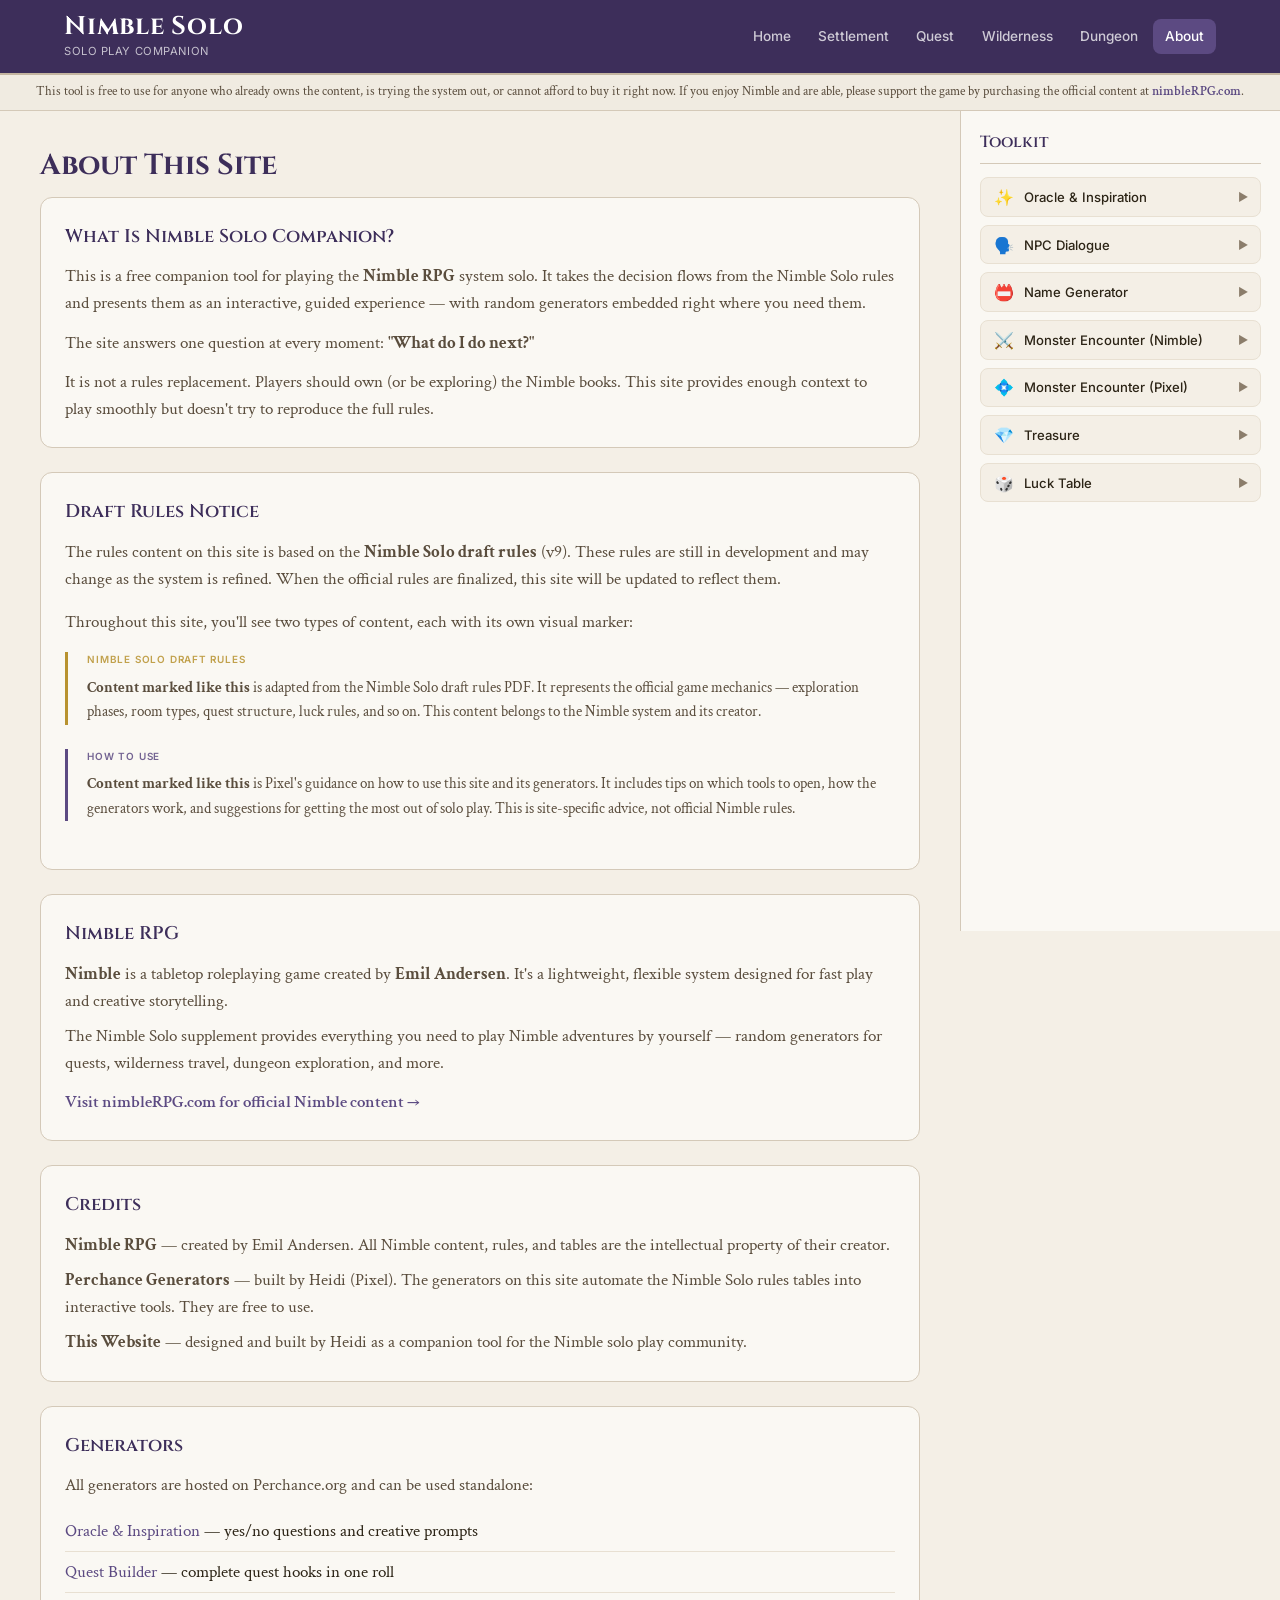
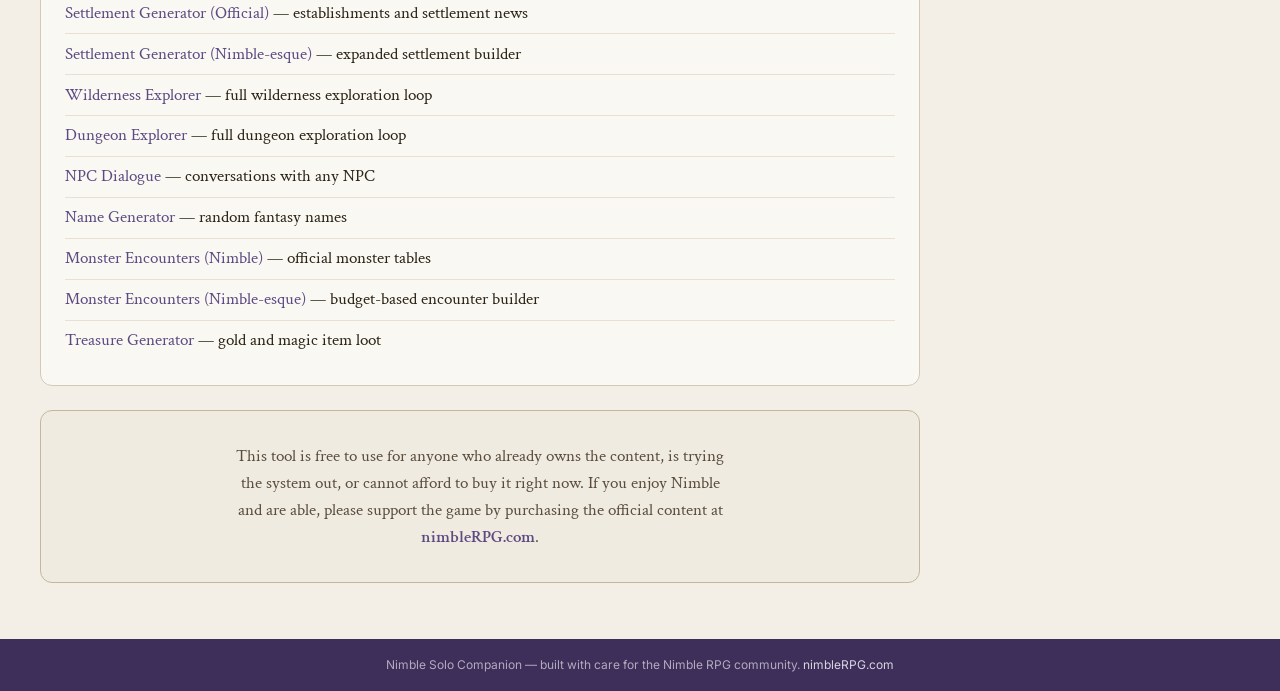
==== about.html @ 6b95a0fb "Add visual distinction between Nimble rules and tool tips Gold left border for content from the Nimb" ====
<!DOCTYPE html>
<html lang="en">
<head>
  <meta charset="UTF-8">
  <meta name="viewport" content="width=device-width, initial-scale=1.0">
  <title>About — Nimble Solo Companion</title>
  <link rel="stylesheet" href="css/styles.css">
</head>
<body>

<header class="site-header">
  <div class="header-inner">
    <div class="brand">
      <div class="brand-title">Nimble Solo</div>
      <div class="brand-subtitle">Solo Play Companion</div>
    </div>
    <button class="nav-toggle" aria-label="Toggle navigation">☰</button>
    <nav class="main-nav">
      <a href="index.html">Home</a>
      <a href="settlement.html">Settlement</a>
      <a href="quest.html">Quest</a>
      <a href="wilderness.html">Wilderness</a>
      <a href="dungeon.html">Dungeon</a>
      <a href="about.html">About</a>
    </nav>
  </div>
</header>

<div class="attribution-bar"></div>

<div class="page-layout">
  <main class="page-content">

    <h1 class="page-title">About This Site</h1>

    <div class="card">
      <h2 class="card-title">What Is Nimble Solo Companion?</h2>
      <p style="color:var(--text-secondary); margin-bottom:0.75rem;">This is a free companion tool for playing the <strong>Nimble RPG</strong> system solo. It takes the decision flows from the Nimble Solo rules and presents them as an interactive, guided experience — with random generators embedded right where you need them.</p>
      <p style="color:var(--text-secondary); margin-bottom:0.75rem;">The site answers one question at every moment: <strong>"What do I do next?"</strong></p>
      <p style="color:var(--text-secondary);">It is not a rules replacement. Players should own (or be exploring) the Nimble books. This site provides enough context to play smoothly but doesn't try to reproduce the full rules.</p>
    </div>

    <div class="card">
      <h2 class="card-title">Draft Rules Notice</h2>
      <p style="color:var(--text-secondary); margin-bottom:1rem;">The rules content on this site is based on the <strong>Nimble Solo draft rules</strong> (v9). These rules are still in development and may change as the system is refined. When the official rules are finalized, this site will be updated to reflect them.</p>
      <p style="color:var(--text-secondary); margin-bottom:1rem;">Throughout this site, you'll see two types of content, each with its own visual marker:</p>

      <div class="nimble-rules">
        <p><strong>Content marked like this</strong> is adapted from the Nimble Solo draft rules PDF. It represents the official game mechanics — exploration phases, room types, quest structure, luck rules, and so on. This content belongs to the Nimble system and its creator.</p>
      </div>

      <div class="tool-tips">
        <p><strong>Content marked like this</strong> is Pixel's guidance on how to use this site and its generators. It includes tips on which tools to open, how the generators work, and suggestions for getting the most out of solo play. This is site-specific advice, not official Nimble rules.</p>
      </div>
    </div>

    <div class="card">
      <h2 class="card-title">Nimble RPG</h2>
      <p style="color:var(--text-secondary); margin-bottom:0.5rem;"><strong>Nimble</strong> is a tabletop roleplaying game created by <strong>Emil Andersen</strong>. It's a lightweight, flexible system designed for fast play and creative storytelling.</p>
      <p style="color:var(--text-secondary); margin-bottom:0.5rem;">The Nimble Solo supplement provides everything you need to play Nimble adventures by yourself — random generators for quests, wilderness travel, dungeon exploration, and more.</p>
      <p style="margin-top:0.75rem;">
        <a href="http://nimblerpg.com/" target="_blank" style="font-weight:600; font-size:1.05rem;">Visit nimbleRPG.com for official Nimble content →</a>
      </p>
    </div>

    <div class="card">
      <h2 class="card-title">Credits</h2>
      <p style="color:var(--text-secondary); margin-bottom:0.5rem;"><strong>Nimble RPG</strong> — created by Emil Andersen. All Nimble content, rules, and tables are the intellectual property of their creator.</p>
      <p style="color:var(--text-secondary); margin-bottom:0.5rem;"><strong>Perchance Generators</strong> — built by Heidi (Pixel). The generators on this site automate the Nimble Solo rules tables into interactive tools. They are free to use.</p>
      <p style="color:var(--text-secondary);"><strong>This Website</strong> — designed and built by Heidi as a companion tool for the Nimble solo play community.</p>
    </div>

    <div class="card">
      <h2 class="card-title">Generators</h2>
      <p style="color:var(--text-secondary); margin-bottom:0.75rem;">All generators are hosted on Perchance.org and can be used standalone:</p>
      <ul class="about-link-list">
        <li><a href="https://perchance.org/nimble-oracle-basic" target="_blank">Oracle & Inspiration</a> — yes/no questions and creative prompts</li>
        <li><a href="https://perchance.org/nimble-quests" target="_blank">Quest Builder</a> — complete quest hooks in one roll</li>
        <li><a href="https://perchance.org/nimble-settlements" target="_blank">Settlement Generator (Official)</a> — establishments and settlement news</li>
        <li><a href="https://perchance.org/nimbleesque-settlements" target="_blank">Settlement Generator (Nimble-esque)</a> — expanded settlement builder</li>
        <li><a href="https://perchance.org/nimble-wilderness-exploration" target="_blank">Wilderness Explorer</a> — full wilderness exploration loop</li>
        <li><a href="https://perchance.org/nimble-dungeon-exploration" target="_blank">Dungeon Explorer</a> — full dungeon exploration loop</li>
        <li><a href="https://perchance.org/nimble-npc-dialogues" target="_blank">NPC Dialogue</a> — conversations with any NPC</li>
        <li><a href="https://perchance.org/nimble-names" target="_blank">Name Generator</a> — random fantasy names</li>
        <li><a href="https://perchance.org/nimble-monster-encounters" target="_blank">Monster Encounters (Nimble)</a> — official monster tables</li>
        <li><a href="https://perchance.org/nimbleesque-monster-encounters" target="_blank">Monster Encounters (Nimble-esque)</a> — budget-based encounter builder</li>
        <li><a href="https://perchance.org/nimblesque-treasures" target="_blank">Treasure Generator</a> — gold and magic item loot</li>
      </ul>
    </div>

    <div class="card" style="background:var(--bg-inset); border-color:var(--border-ornament); text-align:center; padding:2rem;">
      <p style="font-size:1.05rem; color:var(--text-secondary); max-width:500px; margin:0 auto;">
        This tool is free to use for anyone who already owns the content, is trying the system out, or cannot afford to buy it right now. If you enjoy Nimble and are able, please support the game by purchasing the official content at <a href="http://nimblerpg.com/" target="_blank" style="font-weight:600;">nimbleRPG.com</a>.
      </p>
    </div>

  </main>

  <aside class="sidebar" id="sidebar-mount"></aside>
</div>

<div class="sidebar-overlay"></div>
<button class="sidebar-mobile-toggle" aria-label="Open toolkit">🧰</button>

<footer class="site-footer">
  Nimble Solo Companion — built with care for the Nimble RPG community.
  <a href="http://nimblerpg.com/" target="_blank">nimbleRPG.com</a>
</footer>

<script src="js/components.js"></script>
<script src="js/sidebar.js"></script>
<script src="js/nav.js"></script>
</body>
</html>
---- css/styles.css ----
@import url('https://fonts.googleapis.com/css2?family=Cinzel:wght@400;600;700&family=Crimson+Text:ital,wght@0,400;0,600;0,700;1,400&family=Inter:wght@400;500;600&display=swap');

:root {
  --bg-page: #f4efe6;
  --bg-card: #faf8f3;
  --bg-inset: #f0ebe1;
  --bg-hover: #ffffff;

  --accent-header: #3d2e5a;
  --accent-nav: #5c4a82;
  --accent-nav-hover: #7d6ea8;

  --border-panel: #d4c9b8;
  --border-ornament: #c4b5a0;
  --border-subtle: #e8e0d2;

  --text-primary: #2c2416;
  --text-secondary: #5a4d3d;
  --text-tertiary: #8b7d6b;

  --color-wilderness: #4a7c59;
  --color-dungeon: #6b6b7b;
  --color-settlement: #b8922f;
  --color-quest: #8b5e3c;
  --color-home: #3d2e5a;

  --radius: 8px;
  --radius-lg: 12px;
  --sidebar-width: 320px;
}

* { margin: 0; padding: 0; box-sizing: border-box; }

body {
  background: var(--bg-page) url('../img/parchment.jpg');
  background-size: 900px auto;
  background-repeat: repeat;
  background-attachment: fixed;
  background-blend-mode: multiply;
  color: var(--text-primary);
  font-family: 'Crimson Text', Georgia, serif;
  font-size: 17px;
  line-height: 1.6;
  min-height: 100vh;
}

::-webkit-scrollbar { width: 8px; height: 8px; }
::-webkit-scrollbar-track { background: var(--bg-inset); }
::-webkit-scrollbar-thumb { background: var(--border-panel); border-radius: 4px; }
::-webkit-scrollbar-thumb:hover { background: var(--border-ornament); }

a { color: var(--accent-nav); text-decoration: none; }
a:hover { color: var(--accent-nav-hover); text-decoration: underline; }

/* ── SITE HEADER ── */
.site-header {
  background: var(--accent-header);
  border-bottom: 2px solid var(--border-ornament);
  position: sticky;
  top: 0;
  z-index: 100;
}

.header-inner {
  max-width: 1200px;
  margin: 0 auto;
  padding: 0.8rem 1.5rem;
  display: flex;
  align-items: center;
  justify-content: space-between;
  gap: 1rem;
}

.brand {
  display: flex;
  flex-direction: column;
  gap: 0.1rem;
}

.brand-title {
  font-family: 'Cinzel', serif;
  font-size: 1.6rem;
  font-weight: 700;
  color: #fff;
  letter-spacing: 0.03em;
  line-height: 1.1;
}

.brand-subtitle {
  font-family: 'Inter', sans-serif;
  font-size: 0.7rem;
  color: rgba(255,255,255,0.7);
  letter-spacing: 0.05em;
  text-transform: uppercase;
}

/* ── NAVIGATION ── */
.main-nav { display: flex; align-items: center; gap: 0.2rem; }

.main-nav a {
  font-family: 'Inter', sans-serif;
  font-size: 0.85rem;
  font-weight: 500;
  color: rgba(255,255,255,0.75);
  padding: 0.4rem 0.75rem;
  border-radius: var(--radius);
  transition: all 0.2s;
  text-decoration: none;
}

.main-nav a:hover {
  color: #fff;
  background: rgba(255,255,255,0.1);
  text-decoration: none;
}

.main-nav a.active {
  color: #fff;
  background: var(--accent-nav);
}

.nav-toggle {
  display: none;
  background: none;
  border: none;
  color: #fff;
  font-size: 1.5rem;
  cursor: pointer;
  padding: 0.3rem;
}

/* ── ATTRIBUTION BAR ── */
.attribution-bar {
  background: var(--bg-inset);
  border-bottom: 1px solid var(--border-panel);
  padding: 0.5rem 1.5rem;
  text-align: center;
  font-size: 0.82rem;
  color: var(--text-secondary);
  line-height: 1.4;
}

.attribution-bar a {
  color: var(--accent-nav);
  font-weight: 600;
}

/* ── MAIN LAYOUT ── */
.page-layout {
  display: flex;
  max-width: 1400px;
  margin: 0 auto;
  min-height: calc(100vh - 120px);
}

.page-content {
  flex: 1;
  padding: 2rem 2.5rem;
  min-width: 0;
}

/* ── SIDEBAR ── */
.sidebar {
  width: var(--sidebar-width);
  background: var(--bg-card);
  border-left: 1px solid var(--border-panel);
  padding: 1.2rem;
  position: sticky;
  top: 80px;
  height: calc(100vh - 80px);
  overflow-y: auto;
  flex-shrink: 0;
}

.sidebar-title {
  font-family: 'Cinzel', serif;
  font-size: 1rem;
  font-weight: 600;
  color: var(--accent-header);
  margin-bottom: 0.8rem;
  padding-bottom: 0.5rem;
  border-bottom: 1px solid var(--border-panel);
}

.sidebar-tool {
  border: 1px solid var(--border-subtle);
  border-radius: var(--radius);
  margin-bottom: 0.5rem;
  background: var(--bg-page);
  overflow: hidden;
  transition: border-color 0.2s;
}

.sidebar-tool:hover {
  border-color: var(--border-ornament);
}

.sidebar-tool-btn {
  width: 100%;
  display: flex;
  align-items: center;
  gap: 0.5rem;
  padding: 0.55rem 0.75rem;
  background: none;
  border: none;
  cursor: pointer;
  font-family: 'Inter', sans-serif;
  font-size: 0.82rem;
  font-weight: 500;
  color: var(--text-primary);
  text-align: left;
  transition: background 0.15s;
}

.sidebar-tool-btn:hover {
  background: var(--bg-inset);
}

.sidebar-tool-btn .tool-icon {
  font-size: 1rem;
  width: 1.4rem;
  text-align: center;
  flex-shrink: 0;
}

.sidebar-tool-btn .tool-chevron {
  margin-left: auto;
  font-size: 0.7rem;
  color: var(--text-tertiary);
  transition: transform 0.2s;
}

.sidebar-tool.open .tool-chevron {
  transform: rotate(90deg);
}

.sidebar-tool-panel {
  display: none;
  border-top: 1px solid var(--border-subtle);
}

.sidebar-tool.open .sidebar-tool-panel {
  display: block;
}

.sidebar-tool-panel iframe {
  width: 100%;
  height: 420px;
  border: none;
}

.sidebar-tool-panel .luck-table {
  padding: 0.75rem;
  font-size: 0.85rem;
}

.luck-table table {
  width: 100%;
  border-collapse: collapse;
  margin-top: 0.5rem;
}

.luck-table th, .luck-table td {
  padding: 0.3rem 0.5rem;
  border: 1px solid var(--border-panel);
  text-align: left;
  font-size: 0.82rem;
}

.luck-table th {
  background: var(--bg-inset);
  font-family: 'Inter', sans-serif;
  font-weight: 600;
  font-size: 0.75rem;
  text-transform: uppercase;
  letter-spacing: 0.03em;
}

/* ── SIDEBAR TOGGLE (mobile) ── */
.sidebar-mobile-toggle {
  display: none;
  position: fixed;
  bottom: 1.2rem;
  right: 1.2rem;
  z-index: 200;
  background: var(--accent-header);
  color: #fff;
  border: none;
  border-radius: 50%;
  width: 50px;
  height: 50px;
  font-size: 1.3rem;
  cursor: pointer;
  box-shadow: 0 3px 12px rgba(0,0,0,0.25);
}

/* ── PAGE TITLES ── */
.page-title {
  font-family: 'Cinzel', serif;
  font-size: 1.8rem;
  font-weight: 700;
  color: var(--accent-header);
  margin-bottom: 0.5rem;
}

.page-subtitle {
  font-size: 1rem;
  color: var(--text-secondary);
  margin-bottom: 1.5rem;
}

/* ── CONTENT CARDS ── */
.card {
  background: var(--bg-card);
  border: 1px solid var(--border-panel);
  border-radius: var(--radius-lg);
  padding: 1.5rem;
  margin-bottom: 1.5rem;
}

.card-title {
  font-family: 'Cinzel', serif;
  font-size: 1.15rem;
  font-weight: 600;
  color: var(--accent-header);
  margin-bottom: 0.75rem;
}

.card-subtitle {
  font-family: 'Inter', sans-serif;
  font-size: 0.75rem;
  font-weight: 600;
  text-transform: uppercase;
  letter-spacing: 0.05em;
  color: var(--text-tertiary);
  margin-bottom: 0.5rem;
}

/* ── GENERATOR EMBEDS ── */
.generator-embed {
  background: var(--bg-card);
  border: 1px solid var(--border-panel);
  border-radius: var(--radius-lg);
  overflow: hidden;
  margin-bottom: 1.5rem;
}

.generator-embed-header {
  display: flex;
  align-items: center;
  justify-content: space-between;
  padding: 0.75rem 1rem;
  background: var(--bg-inset);
  border-bottom: 1px solid var(--border-subtle);
}

.generator-embed-title {
  font-family: 'Inter', sans-serif;
  font-size: 0.85rem;
  font-weight: 600;
  color: var(--text-primary);
}

.generator-embed-link {
  font-family: 'Inter', sans-serif;
  font-size: 0.72rem;
  color: var(--text-tertiary);
}

.generator-embed iframe {
  width: 100%;
  height: 500px;
  border: none;
}

/* ── GENERATOR TABS ── */
.generator-tabs {
  display: flex;
  gap: 0;
  margin-bottom: 0;
}

.generator-tab {
  font-family: 'Inter', sans-serif;
  font-size: 0.82rem;
  font-weight: 500;
  padding: 0.6rem 1.2rem;
  background: var(--bg-inset);
  border: 1px solid var(--border-panel);
  border-bottom: none;
  border-radius: var(--radius) var(--radius) 0 0;
  cursor: pointer;
  color: var(--text-secondary);
  transition: all 0.15s;
}

.generator-tab:hover {
  background: var(--bg-card);
}

.generator-tab.active {
  background: var(--bg-card);
  color: var(--text-primary);
  font-weight: 600;
  border-bottom: 1px solid var(--bg-card);
  margin-bottom: -1px;
  position: relative;
  z-index: 1;
}

.generator-tab-content {
  display: none;
}

.generator-tab-content.active {
  display: block;
}

/* ── FLOW DIAGRAM (Home page) ── */
.flow-diagram {
  display: flex;
  flex-direction: column;
  align-items: center;
  gap: 0;
  padding: 1.5rem 0;
}

.flow-node {
  display: flex;
  align-items: center;
  justify-content: center;
  text-align: center;
  padding: 0.9rem 1.5rem;
  border-radius: var(--radius-lg);
  font-family: 'Inter', sans-serif;
  font-size: 0.9rem;
  font-weight: 600;
  min-width: 220px;
  max-width: 280px;
  transition: transform 0.15s, box-shadow 0.15s;
  position: relative;
}

.flow-node.clickable {
  cursor: pointer;
  text-decoration: none;
  color: #fff;
}

.flow-node.clickable:hover {
  transform: translateY(-2px);
  box-shadow: 0 4px 16px rgba(0,0,0,0.15);
  text-decoration: none;
}

.flow-node.info {
  background: var(--bg-card);
  border: 2px dashed var(--border-ornament);
  color: var(--text-secondary);
  cursor: default;
}

.flow-node.settlement { background: var(--color-settlement); }
.flow-node.quest { background: var(--color-quest); }
.flow-node.wilderness { background: var(--color-wilderness); }
.flow-node.dungeon { background: var(--color-dungeon); }
.flow-node.home { background: var(--accent-header); color: #fff; }

.flow-arrow {
  display: flex;
  flex-direction: column;
  align-items: center;
  color: var(--border-ornament);
  font-size: 1.2rem;
  padding: 0.3rem 0;
  line-height: 1;
}

.flow-arrow::after {
  content: '\25BC';
}

.flow-loop-label {
  font-family: 'Inter', sans-serif;
  font-size: 0.72rem;
  font-weight: 500;
  color: var(--text-tertiary);
  text-transform: uppercase;
  letter-spacing: 0.06em;
  padding: 0.3rem 0.8rem;
  background: var(--bg-inset);
  border-radius: 20px;
  border: 1px solid var(--border-subtle);
}

/* ── INFORMATIONAL FLOWCHART (SVG) ── */
.info-flowchart {
  background: var(--bg-card);
  border: 1px solid var(--border-panel);
  border-radius: var(--radius-lg);
  padding: 1.5rem;
  margin-bottom: 1.5rem;
  overflow-x: auto;
}

.info-flowchart svg {
  max-width: 100%;
  height: auto;
}

/* ── CONTENT TYPE: NIMBLE DRAFT RULES ── */
.nimble-rules {
  border-left: 3px solid var(--color-settlement);
  padding-left: 1.2rem;
  margin-bottom: 1.5rem;
  position: relative;
}

.nimble-rules::before {
  content: 'NIMBLE SOLO DRAFT RULES';
  display: block;
  font-family: 'Inter', sans-serif;
  font-size: 0.62rem;
  font-weight: 600;
  text-transform: uppercase;
  letter-spacing: 0.08em;
  color: var(--color-settlement);
  margin-bottom: 0.5rem;
  opacity: 0.85;
}

.nimble-rules h3 {
  font-family: 'Cinzel', serif;
  font-size: 1rem;
  font-weight: 600;
  color: var(--text-primary);
  margin-bottom: 0.5rem;
}

.nimble-rules p, .nimble-rules li {
  font-size: 0.95rem;
  color: var(--text-secondary);
  margin-bottom: 0.4rem;
}

.nimble-rules ul {
  padding-left: 1.3rem;
}

/* ── CONTENT TYPE: TOOL TIPS (Pixel's guidance) ── */
.tool-tips {
  border-left: 3px solid var(--accent-nav);
  padding-left: 1.2rem;
  margin-bottom: 1.5rem;
  position: relative;
}

.tool-tips::before {
  content: 'HOW TO USE';
  display: block;
  font-family: 'Inter', sans-serif;
  font-size: 0.62rem;
  font-weight: 600;
  text-transform: uppercase;
  letter-spacing: 0.08em;
  color: var(--accent-nav);
  margin-bottom: 0.5rem;
  opacity: 0.85;
}

.tool-tips h3 {
  font-family: 'Cinzel', serif;
  font-size: 1rem;
  font-weight: 600;
  color: var(--text-primary);
  margin-bottom: 0.5rem;
}

.tool-tips p, .tool-tips li {
  font-size: 0.95rem;
  color: var(--text-secondary);
  margin-bottom: 0.4rem;
}

.tool-tips ul {
  padding-left: 1.3rem;
}

/* ── LEGACY (keep for any unstyled sections) ── */
.rules-section {
  margin-bottom: 1.5rem;
}

.rules-section h3 {
  font-family: 'Cinzel', serif;
  font-size: 1rem;
  font-weight: 600;
  color: var(--text-primary);
  margin-bottom: 0.5rem;
}

.rules-section p, .rules-section li {
  font-size: 0.95rem;
  color: var(--text-secondary);
  margin-bottom: 0.4rem;
}

.rules-section ul {
  padding-left: 1.3rem;
}

/* ── TIPS LIST ── */
.tip-item {
  display: flex;
  gap: 0.75rem;
  padding: 0.6rem 0;
  border-bottom: 1px solid var(--border-subtle);
}

.tip-item:last-child { border-bottom: none; }

.tip-icon {
  font-size: 1.1rem;
  flex-shrink: 0;
  padding-top: 0.1rem;
}

.tip-content strong {
  font-weight: 700;
  color: var(--text-primary);
}

.tip-content {
  color: var(--text-secondary);
  font-size: 0.95rem;
}

/* ── ABOUT PAGE ── */
.about-link-list {
  list-style: none;
  padding: 0;
}

.about-link-list li {
  padding: 0.4rem 0;
  border-bottom: 1px solid var(--border-subtle);
}

.about-link-list li:last-child { border-bottom: none; }

/* ── FOOTER ── */
.site-footer {
  background: var(--accent-header);
  color: rgba(255,255,255,0.6);
  text-align: center;
  padding: 1rem 1.5rem;
  font-family: 'Inter', sans-serif;
  font-size: 0.75rem;
}

.site-footer a {
  color: rgba(255,255,255,0.8);
}

/* ── RESPONSIVE ── */
@media (max-width: 900px) {
  .sidebar {
    display: none;
    position: fixed;
    top: 0;
    right: 0;
    height: 100vh;
    z-index: 300;
    box-shadow: -4px 0 20px rgba(0,0,0,0.15);
    width: 300px;
  }

  .sidebar.open {
    display: block;
  }

  .sidebar-mobile-toggle {
    display: flex;
    align-items: center;
    justify-content: center;
  }

  .sidebar-overlay {
    display: none;
    position: fixed;
    inset: 0;
    background: rgba(0,0,0,0.3);
    z-index: 250;
  }

  .sidebar-overlay.open {
    display: block;
  }

  .page-content {
    padding: 1.5rem 1rem;
  }
}

@media (max-width: 650px) {
  .header-inner {
    flex-wrap: wrap;
  }

  .main-nav {
    display: none;
    width: 100%;
    flex-direction: column;
    gap: 0.2rem;
    padding-top: 0.5rem;
  }

  .main-nav.open {
    display: flex;
  }

  .nav-toggle {
    display: block;
  }

  .brand-title {
    font-size: 1.3rem;
  }

  .page-title {
    font-size: 1.4rem;
  }

  .flow-node {
    min-width: 180px;
    font-size: 0.82rem;
    padding: 0.7rem 1rem;
  }

  .generator-embed iframe {
    height: 400px;
  }

  .generator-tabs {
    flex-wrap: wrap;
  }
}
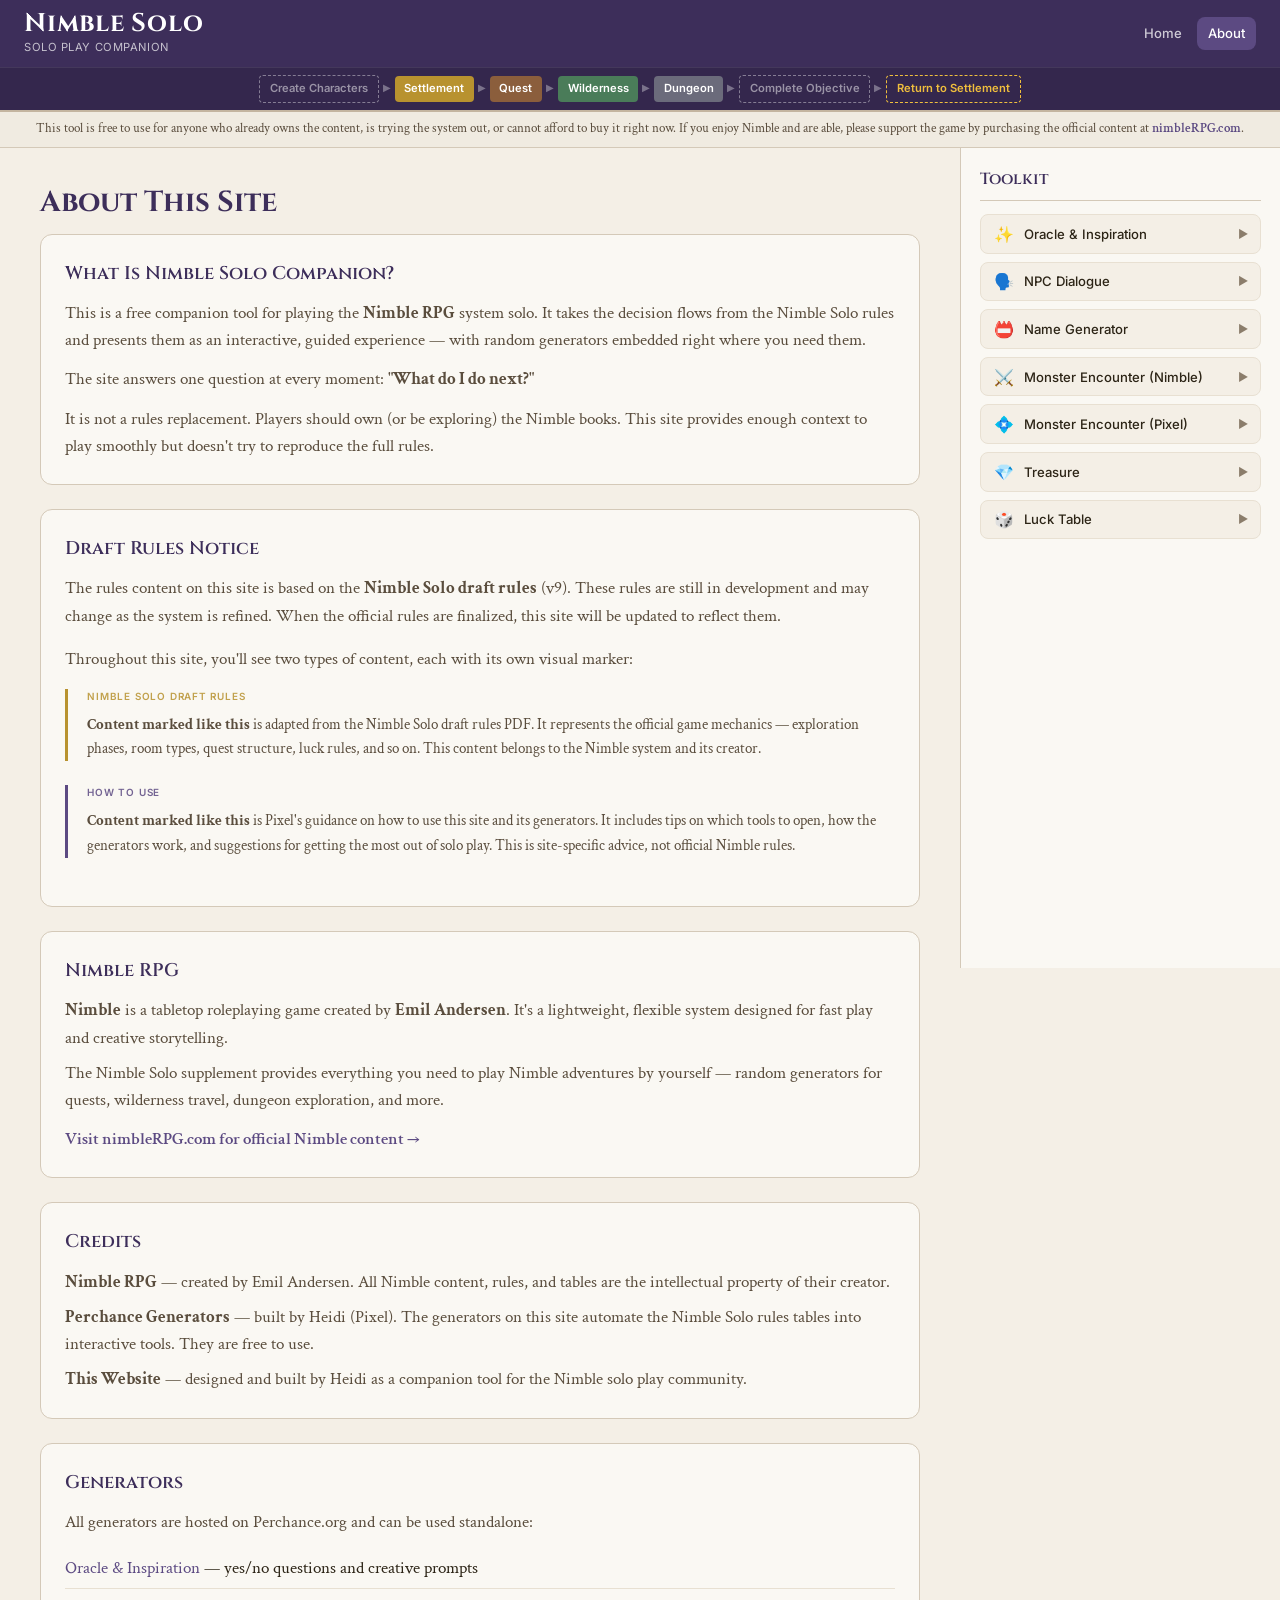
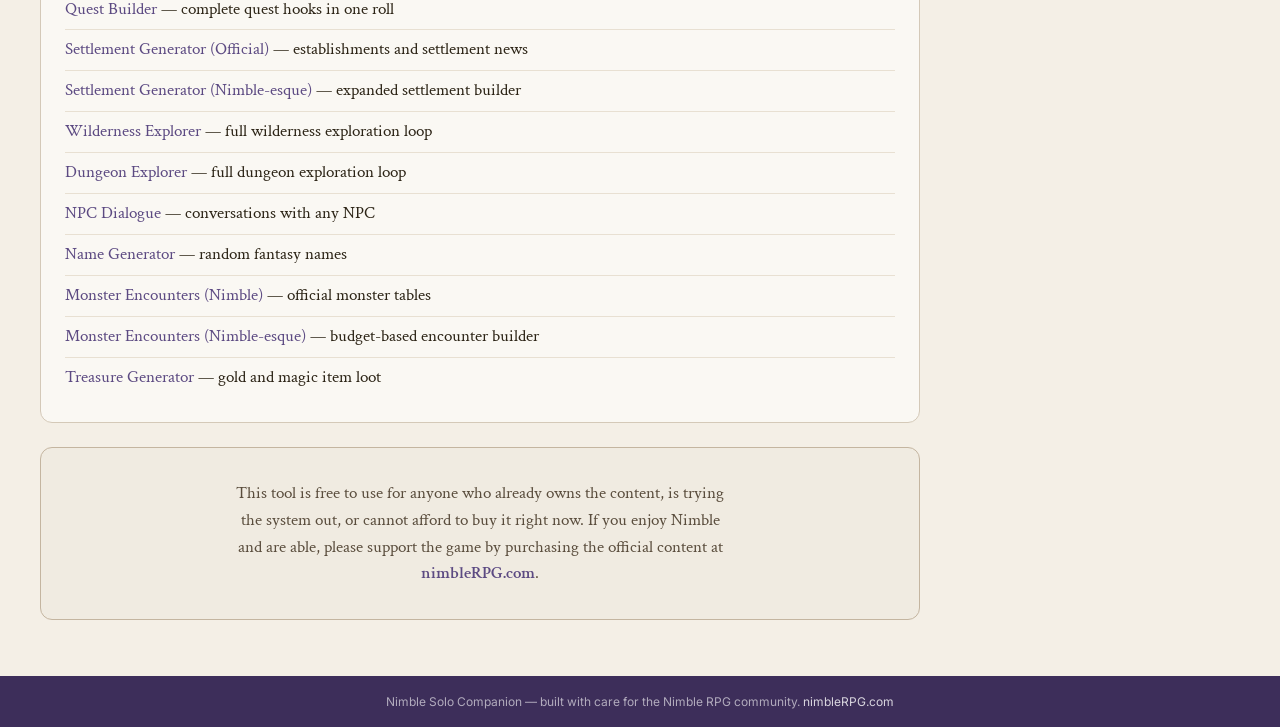
==== commit 7f28293b: "Add persistent gameplay flow nav to site header Two-row header: brand + utility nav on top, gameplay" ====
--- a/about.html
+++ b/about.html
@@ -9,21 +9,20 @@
 <body>
 
 <header class="site-header">
-  <div class="header-inner">
+  <div class="header-top">
     <div class="brand">
       <div class="brand-title">Nimble Solo</div>
       <div class="brand-subtitle">Solo Play Companion</div>
     </div>
     <button class="nav-toggle" aria-label="Toggle navigation">☰</button>
-    <nav class="main-nav">
+    <nav class="util-nav">
       <a href="index.html">Home</a>
-      <a href="settlement.html">Settlement</a>
-      <a href="quest.html">Quest</a>
-      <a href="wilderness.html">Wilderness</a>
-      <a href="dungeon.html">Dungeon</a>
       <a href="about.html">About</a>
     </nav>
   </div>
+  <nav class="flow-nav">
+    <div class="flow-nav-inner" id="flow-nav-mount"></div>
+  </nav>
 </header>
 
 <div class="attribution-bar"></div>
--- a/css/styles.css
+++ b/css/styles.css
@@ -61,10 +61,10 @@
   z-index: 100;
 }
 
-.header-inner {
-  max-width: 1200px;
+.header-top {
+  max-width: 1400px;
   margin: 0 auto;
-  padding: 0.8rem 1.5rem;
+  padding: 0.6rem 1.5rem;
   display: flex;
   align-items: center;
   justify-content: space-between;
@@ -94,27 +94,27 @@
   text-transform: uppercase;
 }
 
-/* ── NAVIGATION ── */
-.main-nav { display: flex; align-items: center; gap: 0.2rem; }
-
-.main-nav a {
-  font-family: 'Inter', sans-serif;
-  font-size: 0.85rem;
+/* ── UTILITY NAV (Home, About) ── */
+.util-nav { display: flex; align-items: center; gap: 0.2rem; }
+
+.util-nav a {
+  font-family: 'Inter', sans-serif;
+  font-size: 0.82rem;
   font-weight: 500;
   color: rgba(255,255,255,0.75);
-  padding: 0.4rem 0.75rem;
+  padding: 0.35rem 0.7rem;
   border-radius: var(--radius);
   transition: all 0.2s;
   text-decoration: none;
 }
 
-.main-nav a:hover {
+.util-nav a:hover {
   color: #fff;
   background: rgba(255,255,255,0.1);
   text-decoration: none;
 }
 
-.main-nav a.active {
+.util-nav a.active {
   color: #fff;
   background: var(--accent-nav);
 }
@@ -127,6 +127,82 @@
   font-size: 1.5rem;
   cursor: pointer;
   padding: 0.3rem;
+}
+
+/* ── FLOW NAV (gameplay loop) ── */
+.flow-nav {
+  background: rgba(0,0,0,0.15);
+  border-top: 1px solid rgba(255,255,255,0.08);
+}
+
+.flow-nav-inner {
+  max-width: 1400px;
+  margin: 0 auto;
+  padding: 0.45rem 1.5rem;
+  display: flex;
+  align-items: center;
+  justify-content: center;
+  gap: 0;
+  flex-wrap: nowrap;
+  overflow-x: auto;
+}
+
+.flow-nav-node {
+  font-family: 'Inter', sans-serif;
+  font-size: 0.7rem;
+  font-weight: 600;
+  padding: 0.25rem 0.6rem;
+  border-radius: 4px;
+  white-space: nowrap;
+  transition: all 0.15s;
+  text-decoration: none;
+  flex-shrink: 0;
+}
+
+.flow-nav-node.clickable {
+  color: #fff;
+  cursor: pointer;
+}
+
+.flow-nav-node.clickable:hover {
+  filter: brightness(1.15);
+  transform: translateY(-1px);
+  text-decoration: none;
+}
+
+.flow-nav-node.clickable.current {
+  box-shadow: 0 0 0 2px rgba(255,255,255,0.6);
+}
+
+.flow-nav-node.dead {
+  background: transparent;
+  border: 1.5px dashed;
+  cursor: default;
+}
+
+.flow-nav-node.settlement-node { background: var(--color-settlement); }
+.flow-nav-node.quest-node { background: var(--color-quest); }
+.flow-nav-node.wilderness-node { background: var(--color-wilderness); }
+.flow-nav-node.dungeon-node { background: var(--color-dungeon); }
+.flow-nav-node.home-node { background: var(--accent-nav); }
+
+.flow-nav-node.dead.info-node {
+  border-color: rgba(255,255,255,0.4);
+  color: rgba(255,255,255,0.5);
+}
+
+.flow-nav-node.dead.return-node {
+  border-color: var(--color-settlement);
+  color: var(--color-settlement);
+  filter: brightness(1.3);
+}
+
+.flow-nav-arrow {
+  color: rgba(255,255,255,0.35);
+  font-size: 0.6rem;
+  padding: 0 0.25rem;
+  flex-shrink: 0;
+  user-select: none;
 }
 
 /* ── ATTRIBUTION BAR ── */
@@ -703,11 +779,11 @@
 }
 
 @media (max-width: 650px) {
-  .header-inner {
+  .header-top {
     flex-wrap: wrap;
   }
 
-  .main-nav {
+  .util-nav {
     display: none;
     width: 100%;
     flex-direction: column;
@@ -715,12 +791,27 @@
     padding-top: 0.5rem;
   }
 
-  .main-nav.open {
+  .util-nav.open {
     display: flex;
   }
 
   .nav-toggle {
     display: block;
+  }
+
+  .flow-nav-inner {
+    padding: 0.4rem 0.75rem;
+    justify-content: flex-start;
+  }
+
+  .flow-nav-node {
+    font-size: 0.6rem;
+    padding: 0.2rem 0.4rem;
+  }
+
+  .flow-nav-arrow {
+    font-size: 0.5rem;
+    padding: 0 0.15rem;
   }
 
   .brand-title {
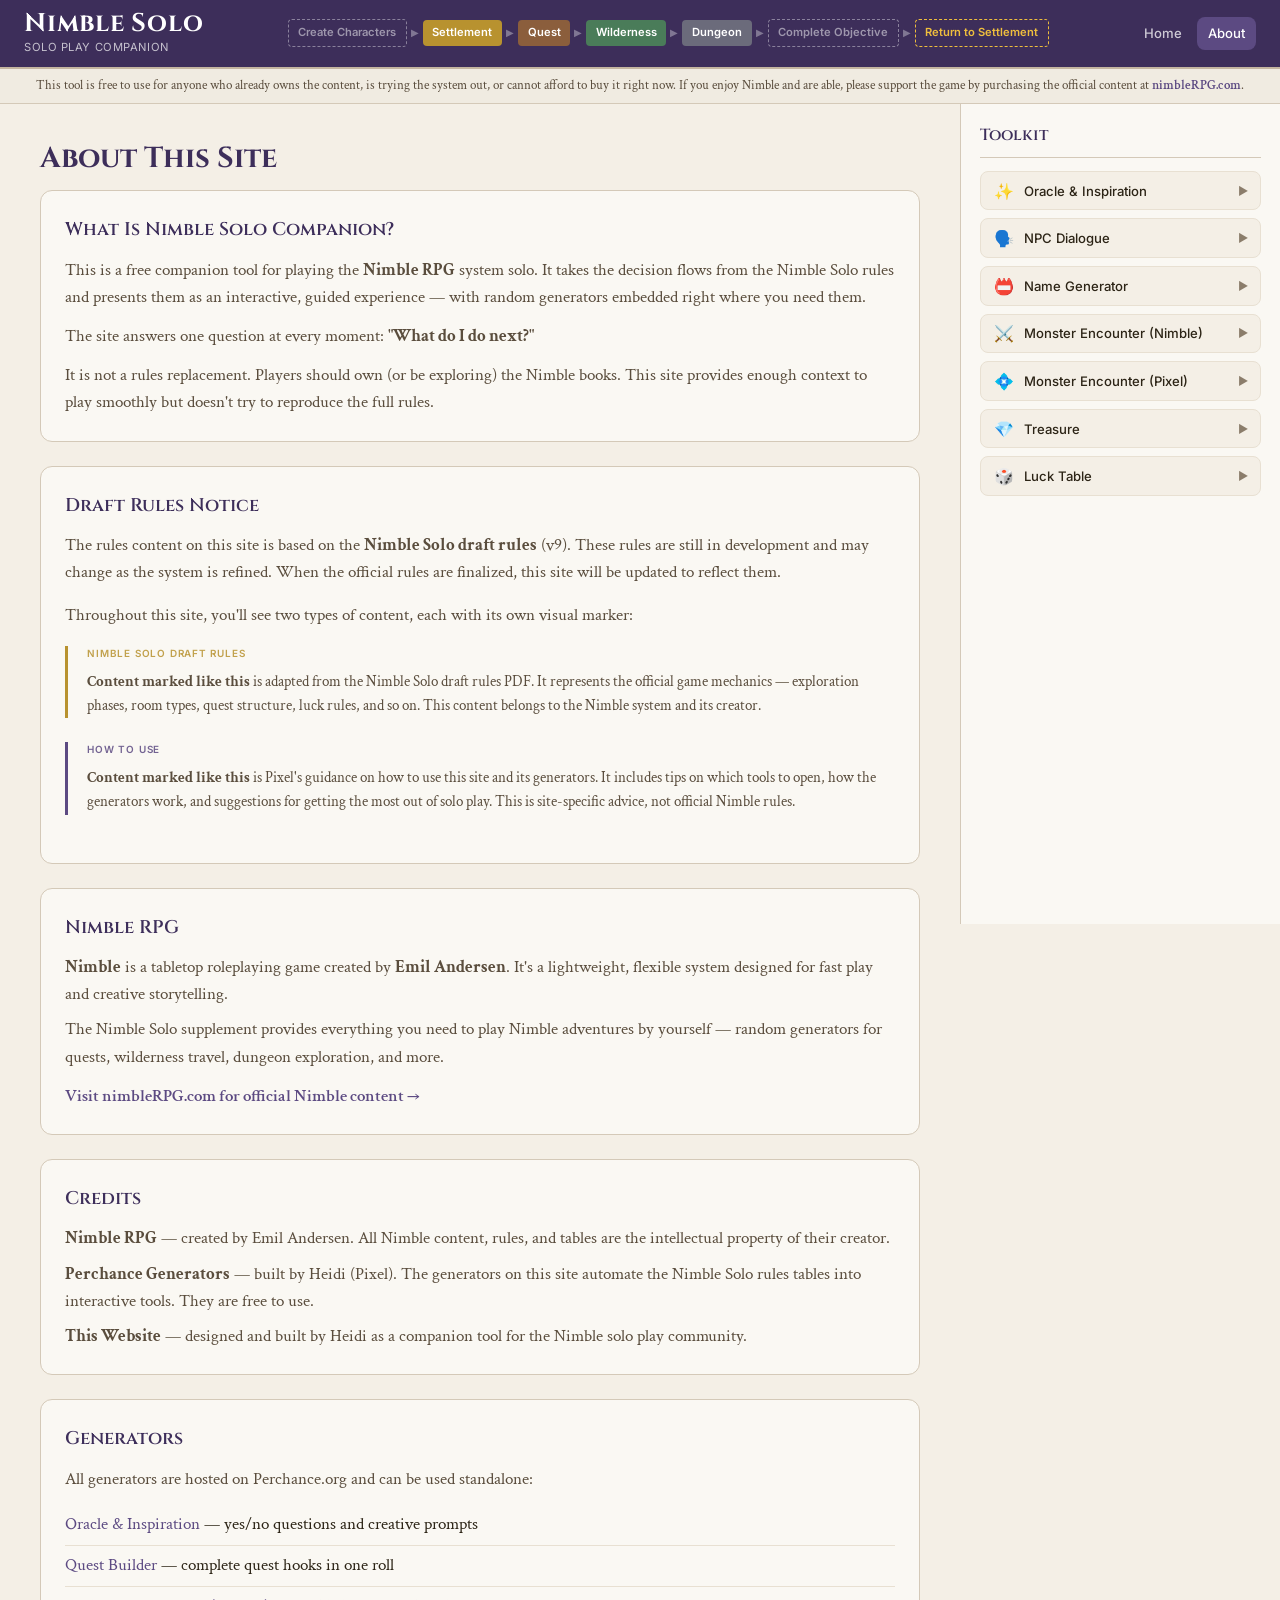
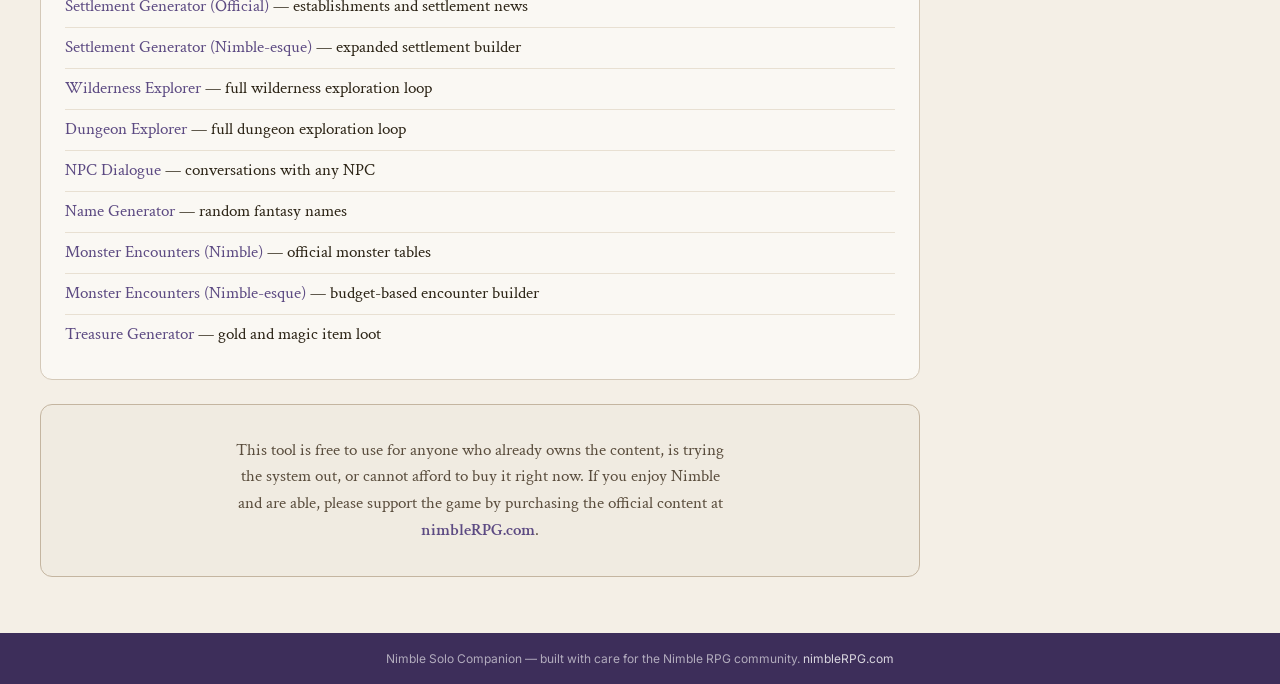
==== commit 1bbbde85: "Move flow nav into header row — single-line layout Flow nav now sits between brand and utility nav o" ====
--- a/about.html
+++ b/about.html
@@ -15,14 +15,14 @@
       <div class="brand-subtitle">Solo Play Companion</div>
     </div>
     <button class="nav-toggle" aria-label="Toggle navigation">☰</button>
+    <nav class="flow-nav">
+      <div class="flow-nav-inner" id="flow-nav-mount"></div>
+    </nav>
     <nav class="util-nav">
       <a href="index.html">Home</a>
       <a href="about.html">About</a>
     </nav>
   </div>
-  <nav class="flow-nav">
-    <div class="flow-nav-inner" id="flow-nav-mount"></div>
-  </nav>
 </header>
 
 <div class="attribution-bar"></div>
--- a/css/styles.css
+++ b/css/styles.css
@@ -67,7 +67,6 @@
   padding: 0.6rem 1.5rem;
   display: flex;
   align-items: center;
-  justify-content: space-between;
   gap: 1rem;
 }
 
@@ -131,14 +130,12 @@
 
 /* ── FLOW NAV (gameplay loop) ── */
 .flow-nav {
-  background: rgba(0,0,0,0.15);
-  border-top: 1px solid rgba(255,255,255,0.08);
+  flex: 1;
+  display: flex;
+  justify-content: center;
 }
 
 .flow-nav-inner {
-  max-width: 1400px;
-  margin: 0 auto;
-  padding: 0.45rem 1.5rem;
   display: flex;
   align-items: center;
   justify-content: center;
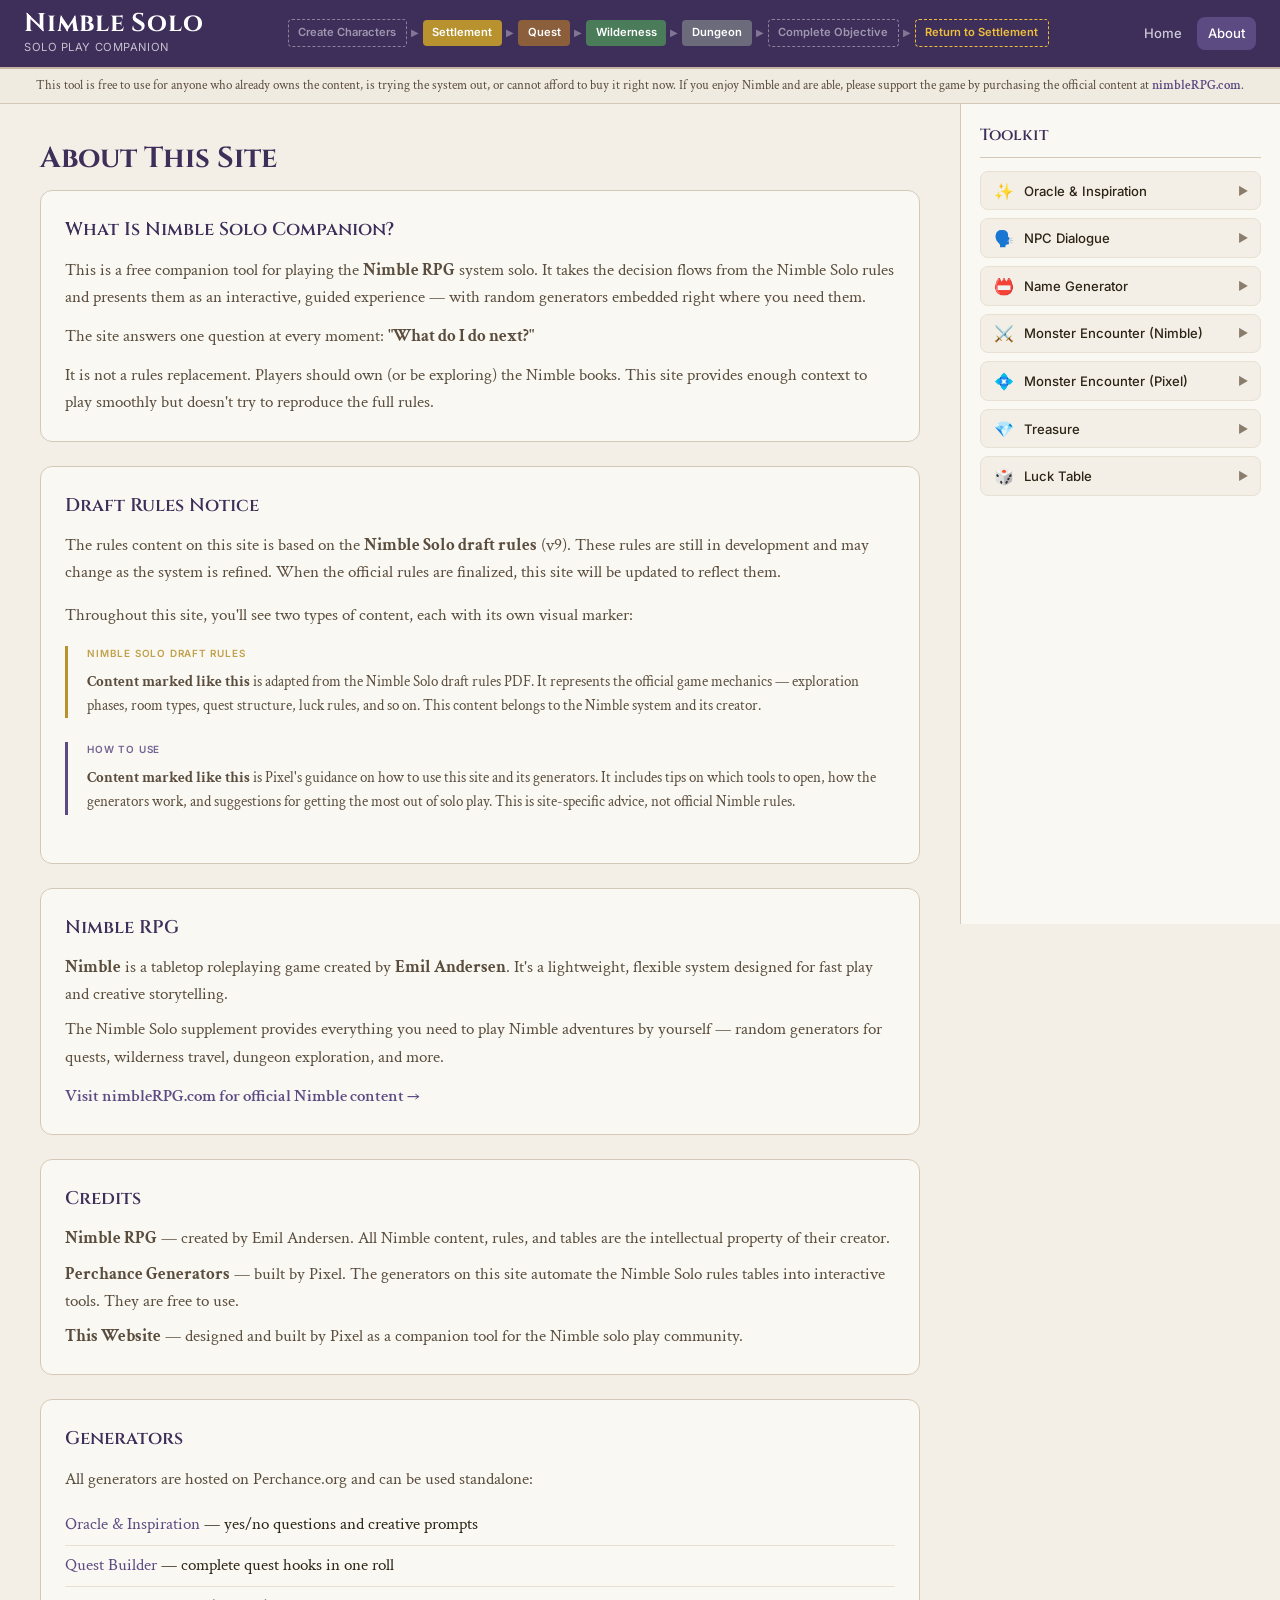
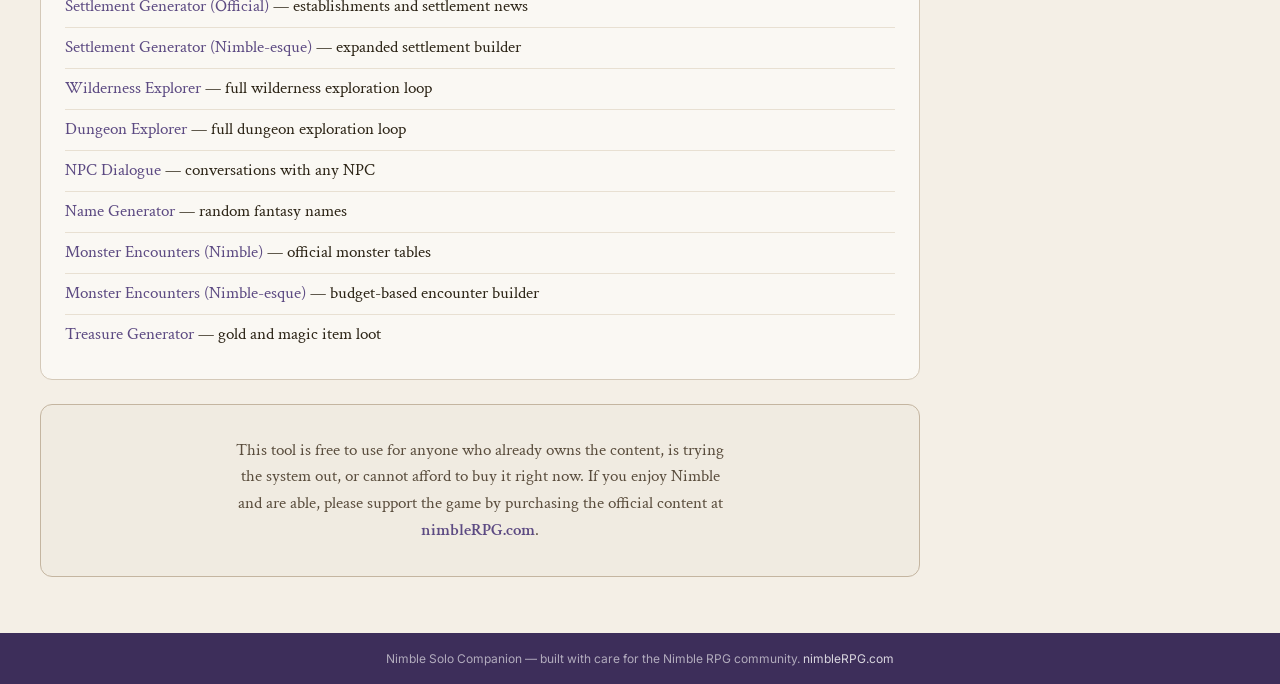
==== commit 984fe0bc: "Replace real name with Pixel on About page credits Co-Authored-By: Claude Opus 4.6 <noreply@anthropi" ====
--- a/about.html
+++ b/about.html
@@ -65,8 +65,8 @@
     <div class="card">
       <h2 class="card-title">Credits</h2>
       <p style="color:var(--text-secondary); margin-bottom:0.5rem;"><strong>Nimble RPG</strong> — created by Emil Andersen. All Nimble content, rules, and tables are the intellectual property of their creator.</p>
-      <p style="color:var(--text-secondary); margin-bottom:0.5rem;"><strong>Perchance Generators</strong> — built by Heidi (Pixel). The generators on this site automate the Nimble Solo rules tables into interactive tools. They are free to use.</p>
-      <p style="color:var(--text-secondary);"><strong>This Website</strong> — designed and built by Heidi as a companion tool for the Nimble solo play community.</p>
+      <p style="color:var(--text-secondary); margin-bottom:0.5rem;"><strong>Perchance Generators</strong> — built by Pixel. The generators on this site automate the Nimble Solo rules tables into interactive tools. They are free to use.</p>
+      <p style="color:var(--text-secondary);"><strong>This Website</strong> — designed and built by Pixel as a companion tool for the Nimble solo play community.</p>
     </div>
 
     <div class="card">
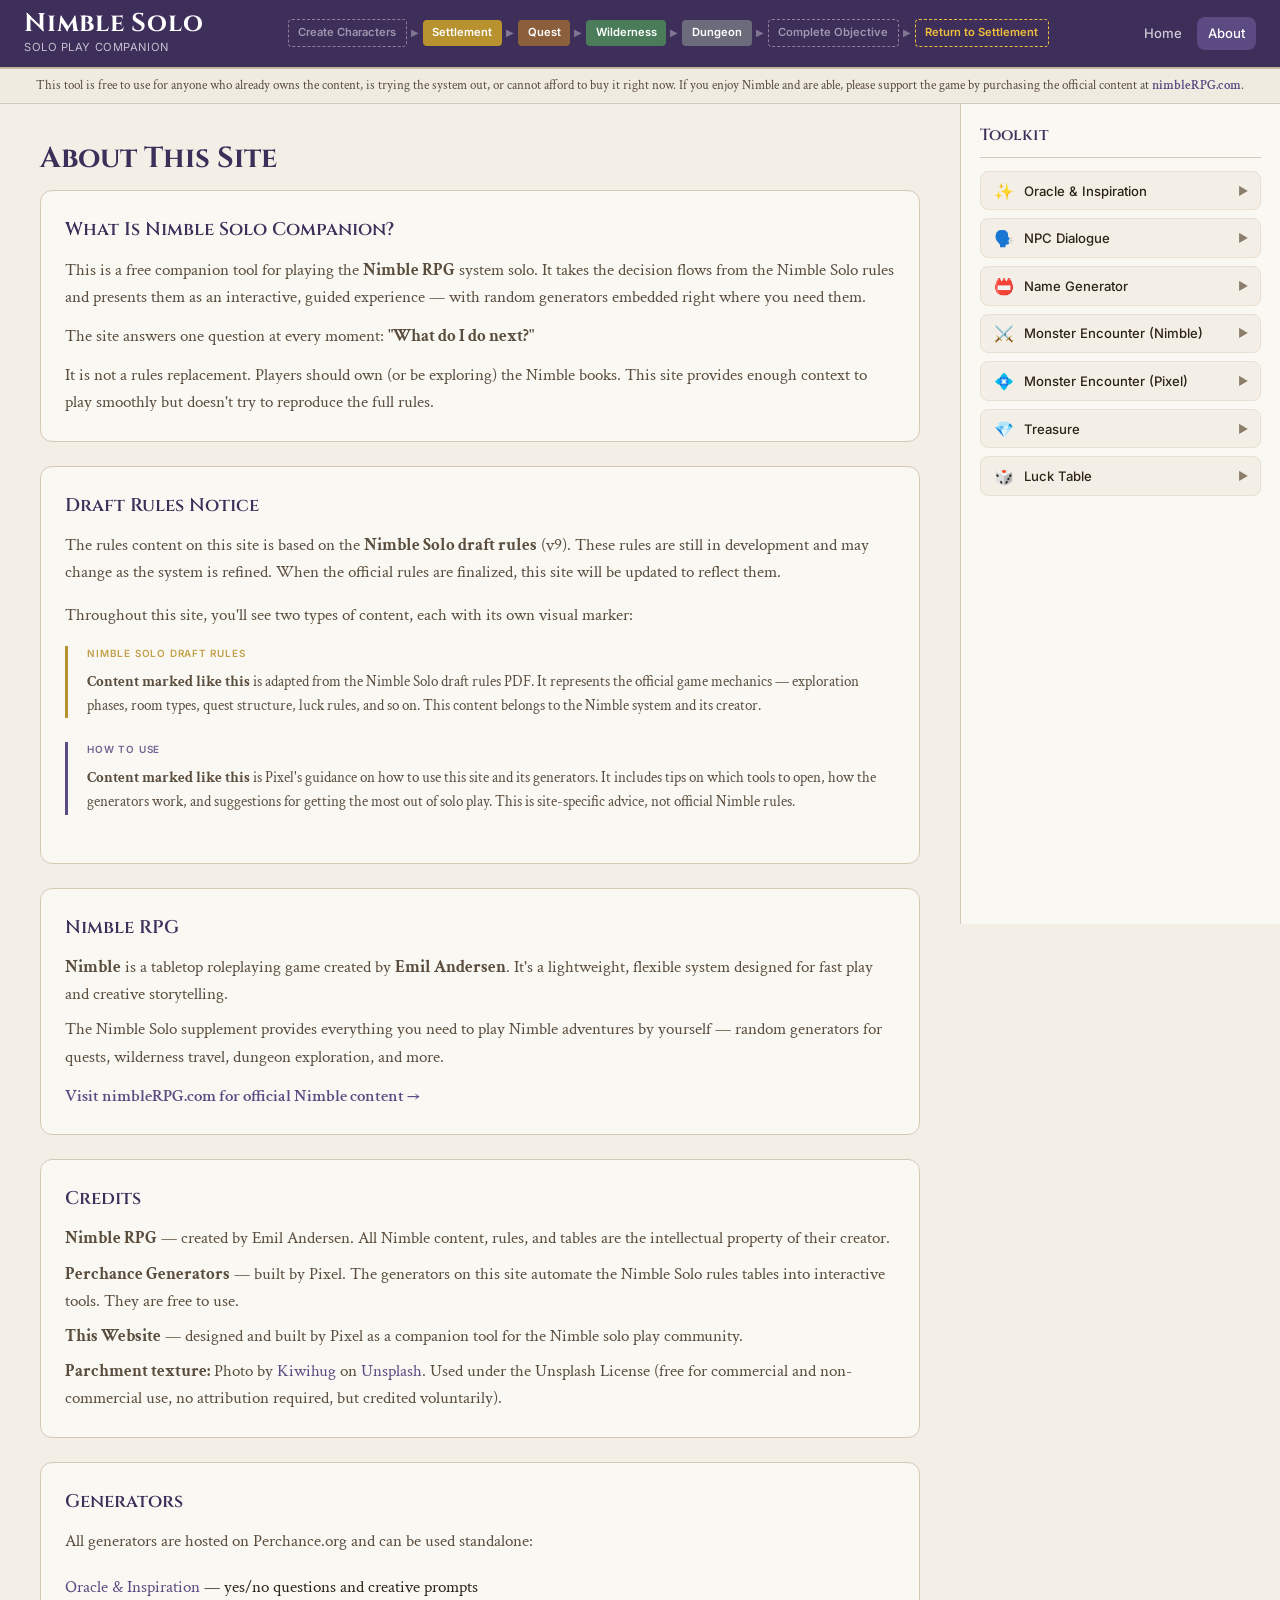
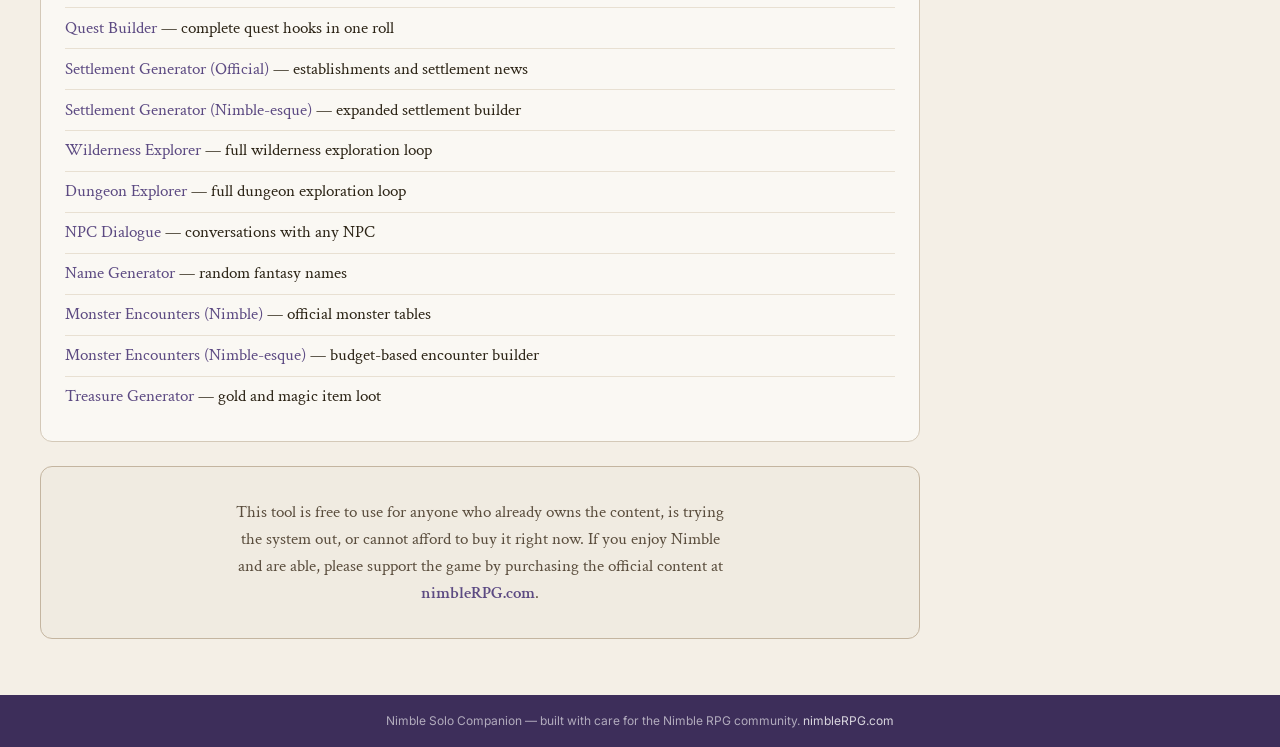
==== commit 3d65b234: "Add parchment texture credit to About page Kiwihug on Unsplash, matching PF2e Spell Planner attribut" ====
--- a/about.html
+++ b/about.html
@@ -66,7 +66,8 @@
       <h2 class="card-title">Credits</h2>
       <p style="color:var(--text-secondary); margin-bottom:0.5rem;"><strong>Nimble RPG</strong> — created by Emil Andersen. All Nimble content, rules, and tables are the intellectual property of their creator.</p>
       <p style="color:var(--text-secondary); margin-bottom:0.5rem;"><strong>Perchance Generators</strong> — built by Pixel. The generators on this site automate the Nimble Solo rules tables into interactive tools. They are free to use.</p>
-      <p style="color:var(--text-secondary);"><strong>This Website</strong> — designed and built by Pixel as a companion tool for the Nimble solo play community.</p>
+      <p style="color:var(--text-secondary); margin-bottom:0.5rem;"><strong>This Website</strong> — designed and built by Pixel as a companion tool for the Nimble solo play community.</p>
+      <p style="color:var(--text-secondary);"><strong>Parchment texture:</strong> Photo by <a href="https://unsplash.com/@kiwihug" target="_blank">Kiwihug</a> on <a href="https://unsplash.com/photos/cqhXfrRHCPo" target="_blank">Unsplash</a>. Used under the Unsplash License (free for commercial and non-commercial use, no attribution required, but credited voluntarily).</p>
     </div>
 
     <div class="card">
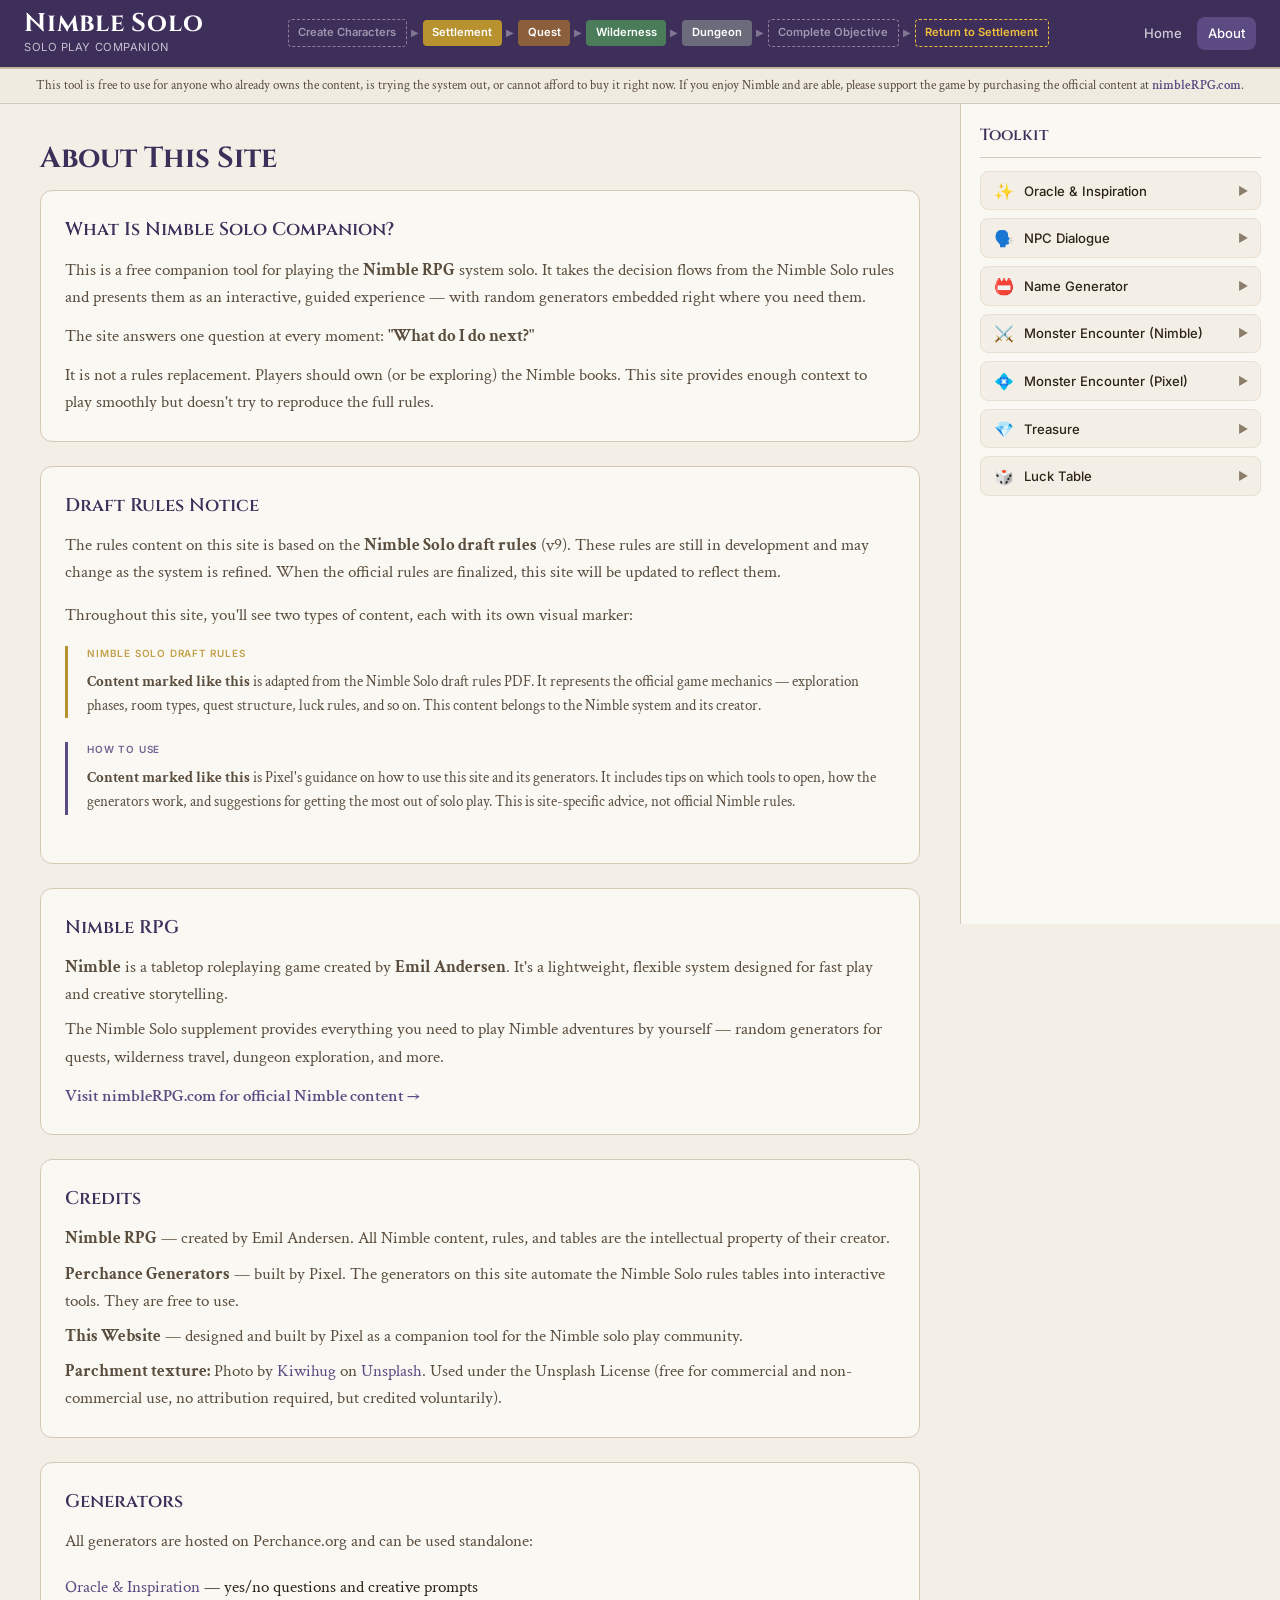
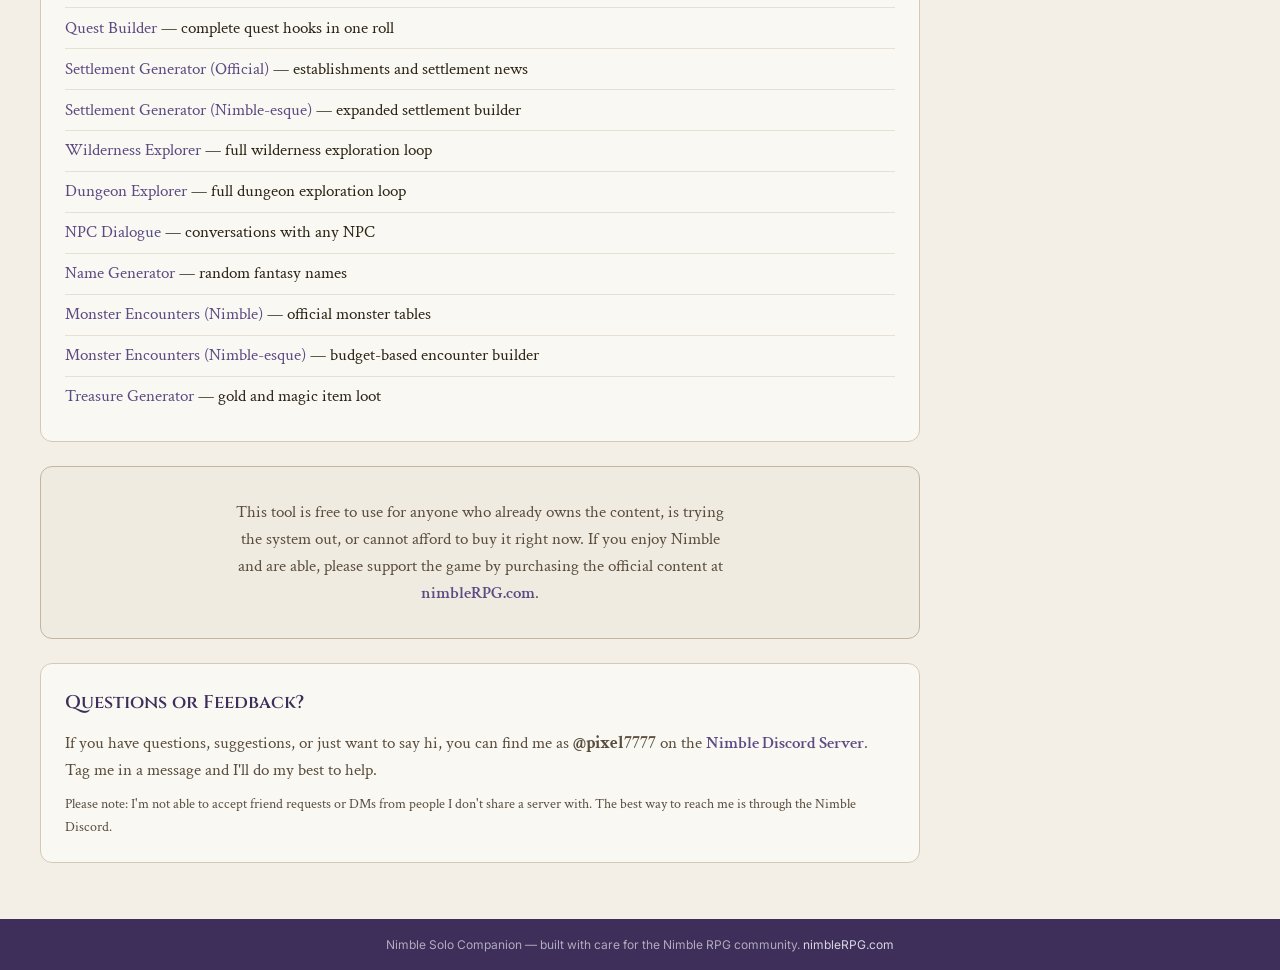
==== commit b01f1215: "Add contact section to About page Discord @pixel7777 on Nimble server, with note about DM policy.  C" ====
--- a/about.html
+++ b/about.html
@@ -94,6 +94,12 @@
       </p>
     </div>
 
+    <div class="card">
+      <h2 class="card-title">Questions or Feedback?</h2>
+      <p style="color:var(--text-secondary); margin-bottom:0.5rem;">If you have questions, suggestions, or just want to say hi, you can find me as <strong>@pixel7777</strong> on the <a href="https://discord.com/invite/7xKRkHfDks" target="_blank" style="font-weight:600;">Nimble Discord Server</a>. Tag me in a message and I'll do my best to help.</p>
+      <p style="color:var(--text-secondary); font-size:0.9rem;">Please note: I'm not able to accept friend requests or DMs from people I don't share a server with. The best way to reach me is through the Nimble Discord.</p>
+    </div>
+
   </main>
 
   <aside class="sidebar" id="sidebar-mount"></aside>
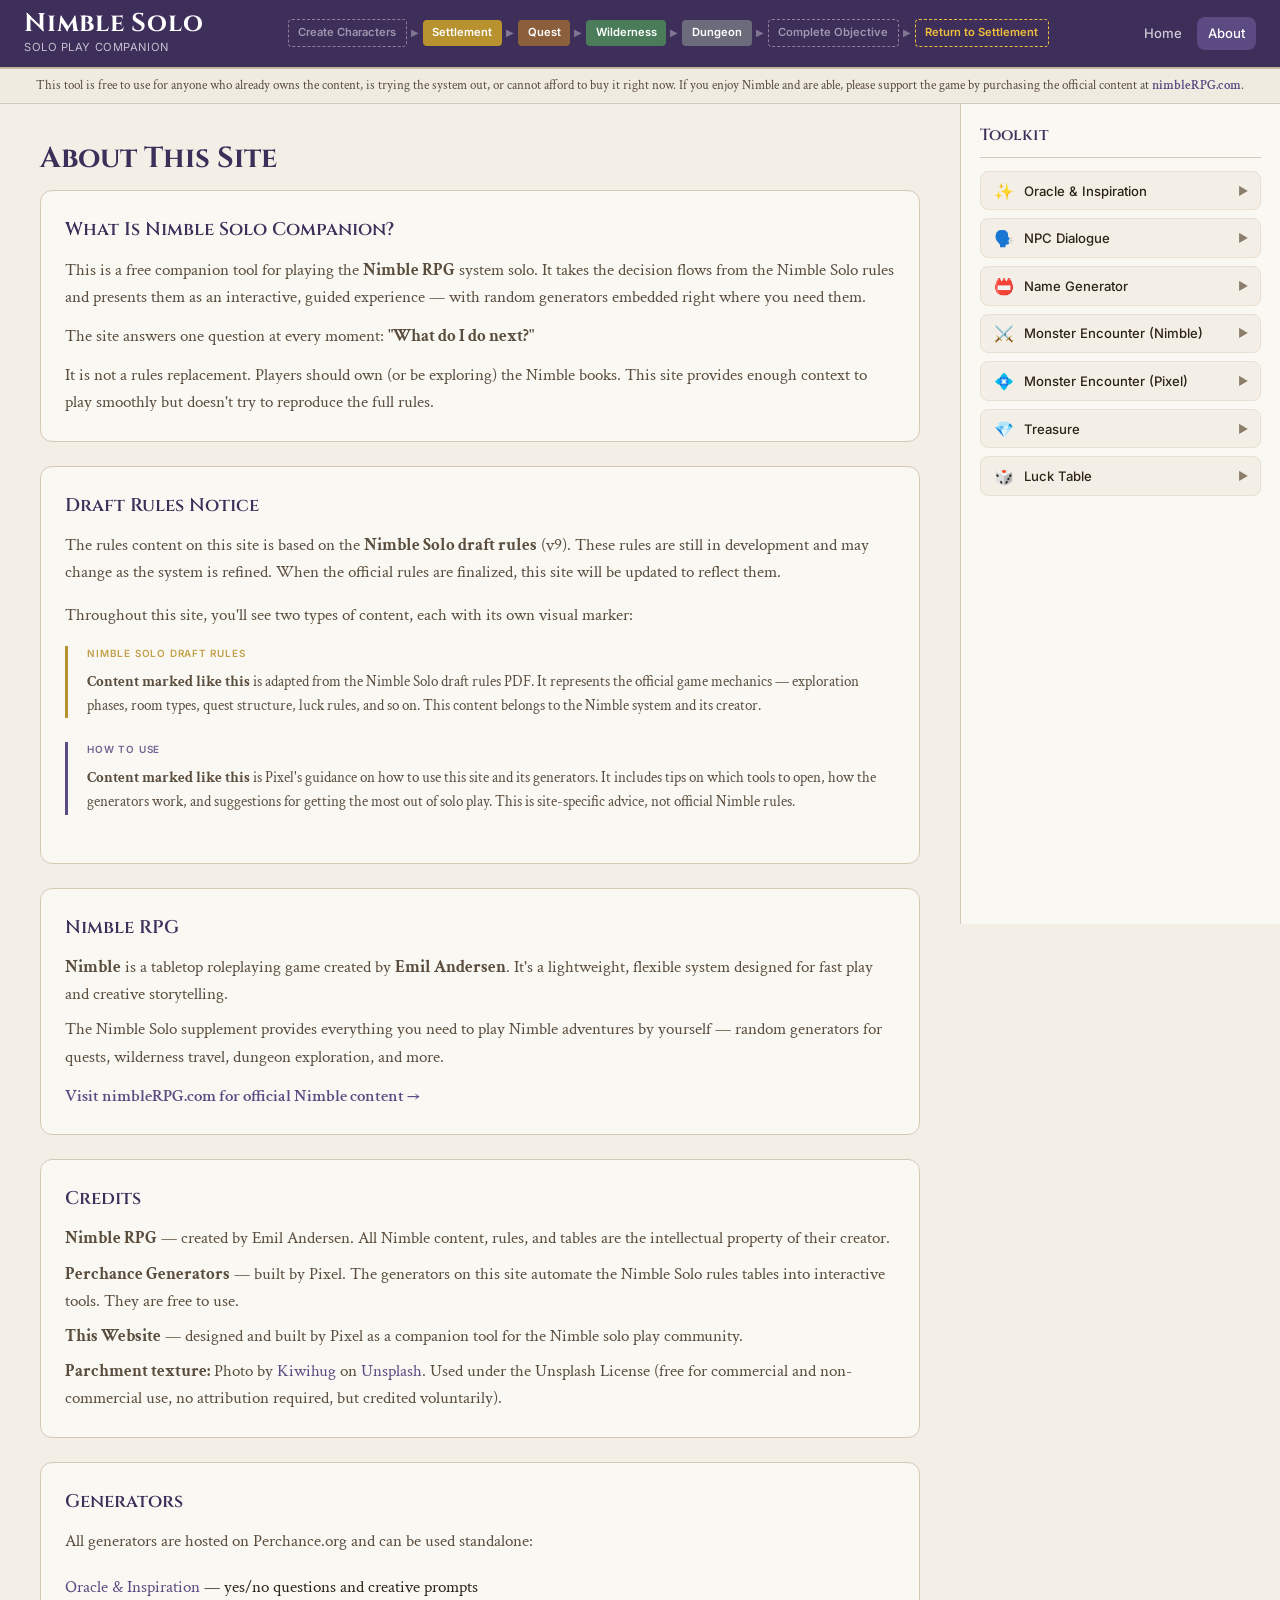
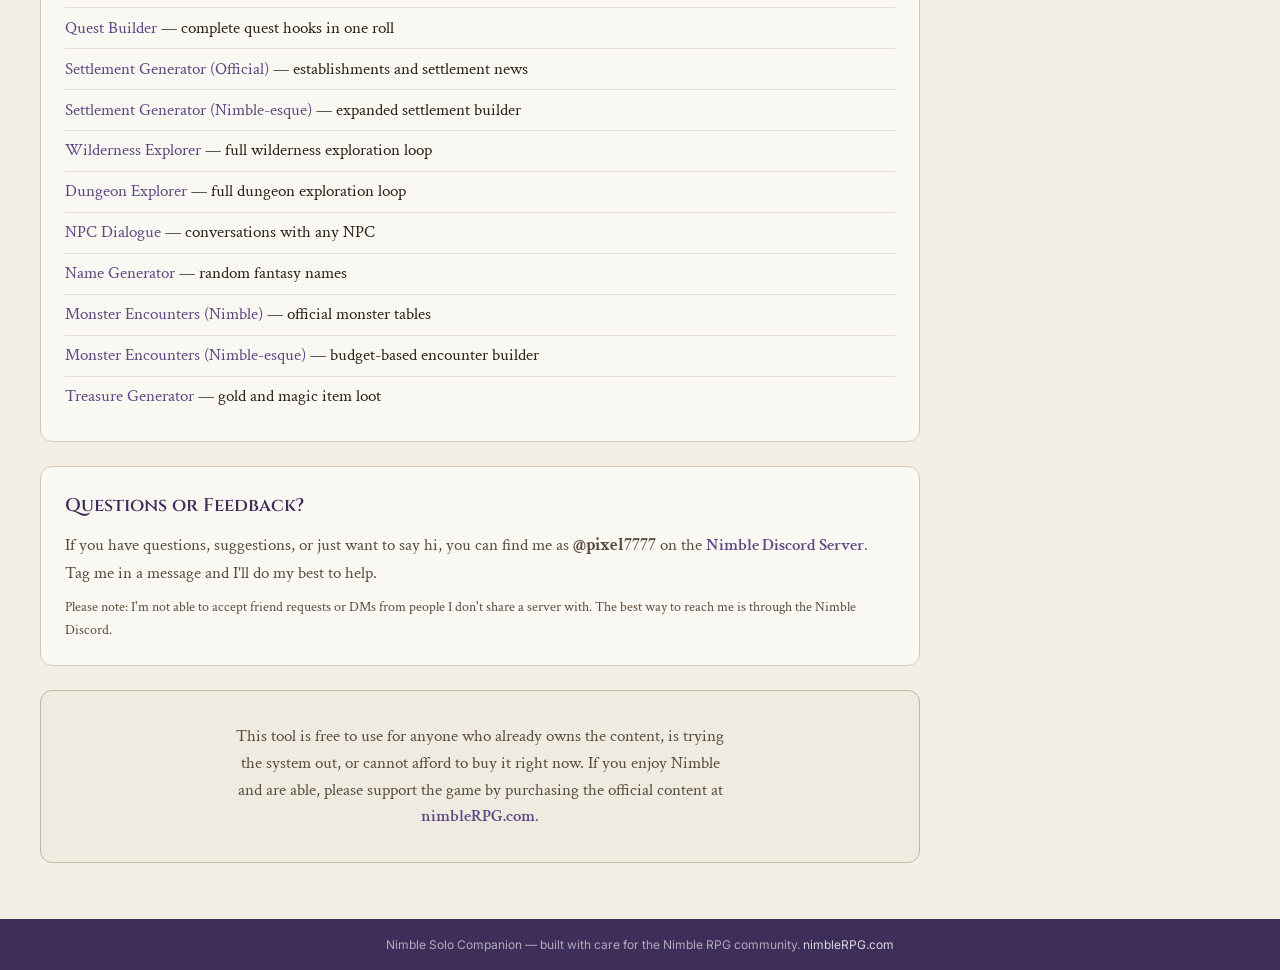
==== commit d0808deb: "Reorder About cards, move Oracle tip into rules block Questions/Feedback card now above free-to-use " ====
--- a/about.html
+++ b/about.html
@@ -88,16 +88,16 @@
       </ul>
     </div>
 
+    <div class="card">
+      <h2 class="card-title">Questions or Feedback?</h2>
+      <p style="color:var(--text-secondary); margin-bottom:0.5rem;">If you have questions, suggestions, or just want to say hi, you can find me as <strong>@pixel7777</strong> on the <a href="https://discord.com/invite/7xKRkHfDks" target="_blank" style="font-weight:600;">Nimble Discord Server</a>. Tag me in a message and I'll do my best to help.</p>
+      <p style="color:var(--text-secondary); font-size:0.9rem;">Please note: I'm not able to accept friend requests or DMs from people I don't share a server with. The best way to reach me is through the Nimble Discord.</p>
+    </div>
+
     <div class="card" style="background:var(--bg-inset); border-color:var(--border-ornament); text-align:center; padding:2rem;">
       <p style="font-size:1.05rem; color:var(--text-secondary); max-width:500px; margin:0 auto;">
         This tool is free to use for anyone who already owns the content, is trying the system out, or cannot afford to buy it right now. If you enjoy Nimble and are able, please support the game by purchasing the official content at <a href="http://nimblerpg.com/" target="_blank" style="font-weight:600;">nimbleRPG.com</a>.
       </p>
-    </div>
-
-    <div class="card">
-      <h2 class="card-title">Questions or Feedback?</h2>
-      <p style="color:var(--text-secondary); margin-bottom:0.5rem;">If you have questions, suggestions, or just want to say hi, you can find me as <strong>@pixel7777</strong> on the <a href="https://discord.com/invite/7xKRkHfDks" target="_blank" style="font-weight:600;">Nimble Discord Server</a>. Tag me in a message and I'll do my best to help.</p>
-      <p style="color:var(--text-secondary); font-size:0.9rem;">Please note: I'm not able to accept friend requests or DMs from people I don't share a server with. The best way to reach me is through the Nimble Discord.</p>
     </div>
 
   </main>
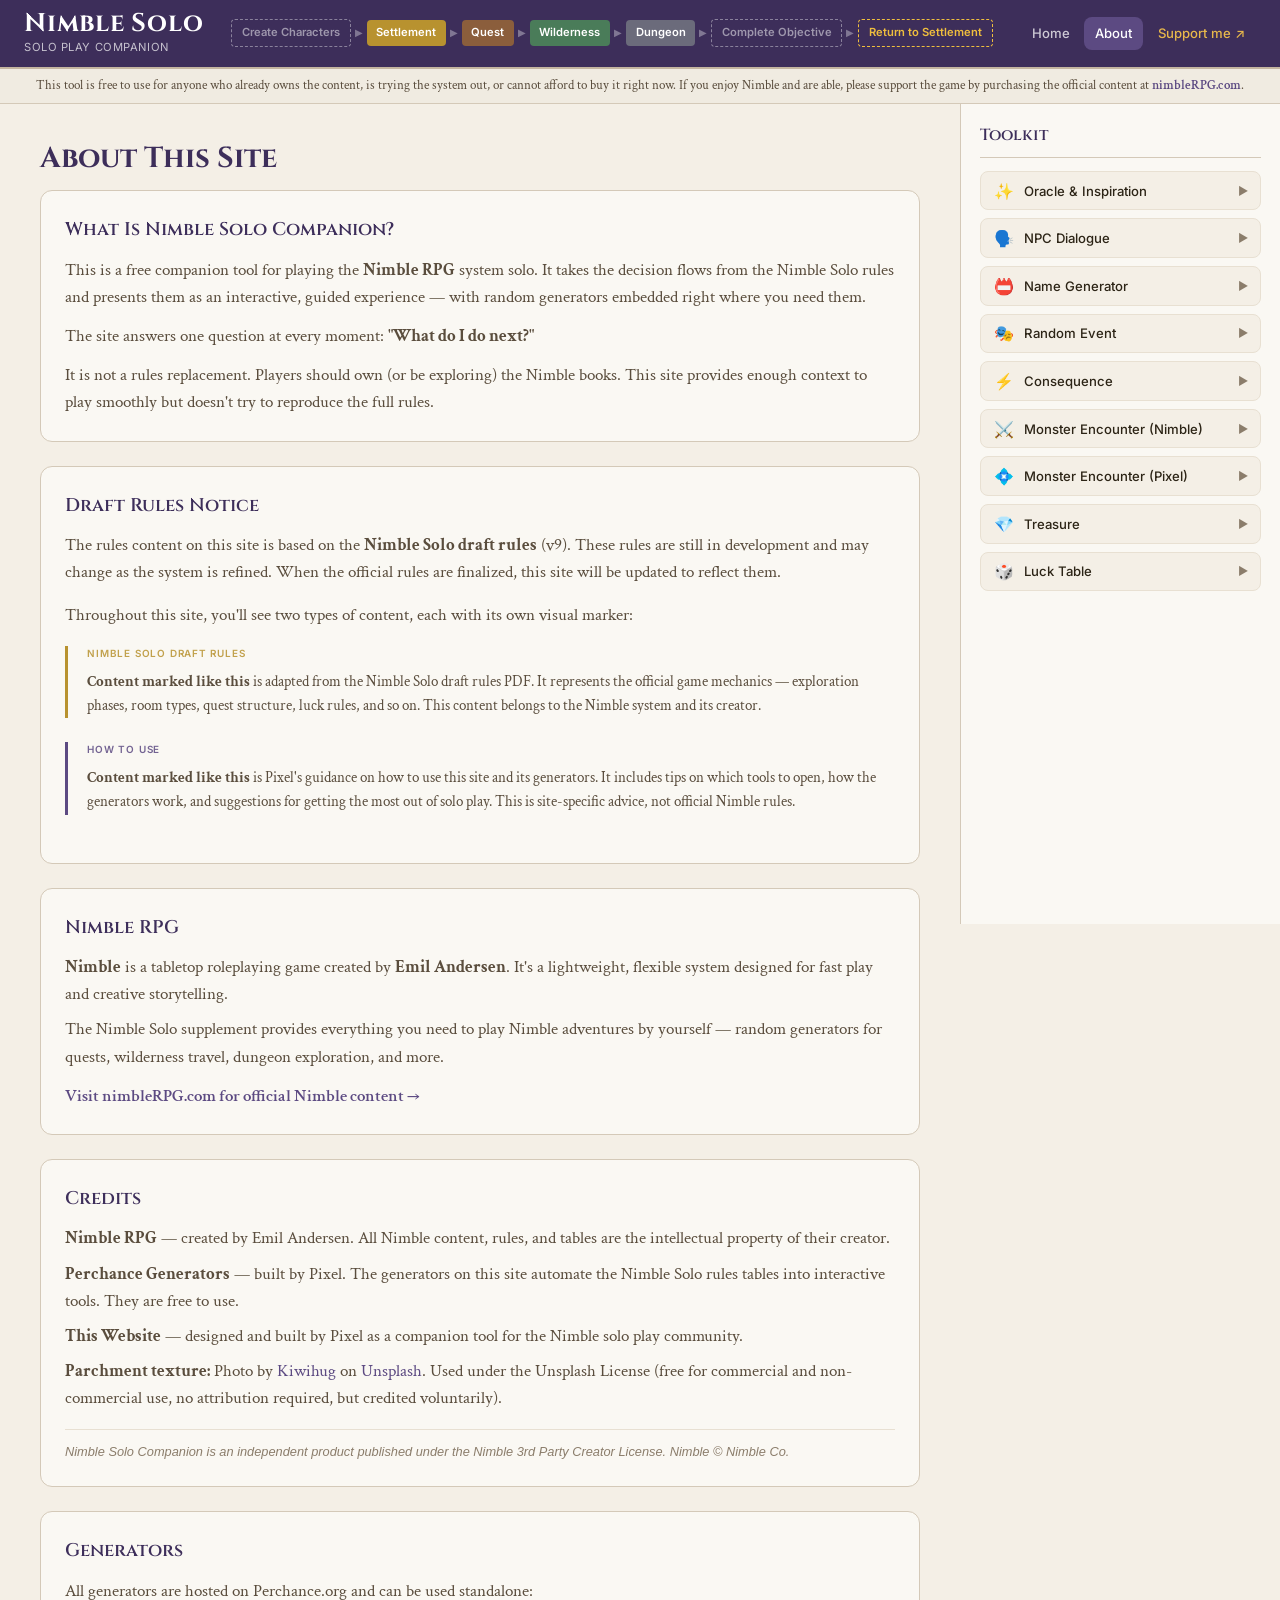
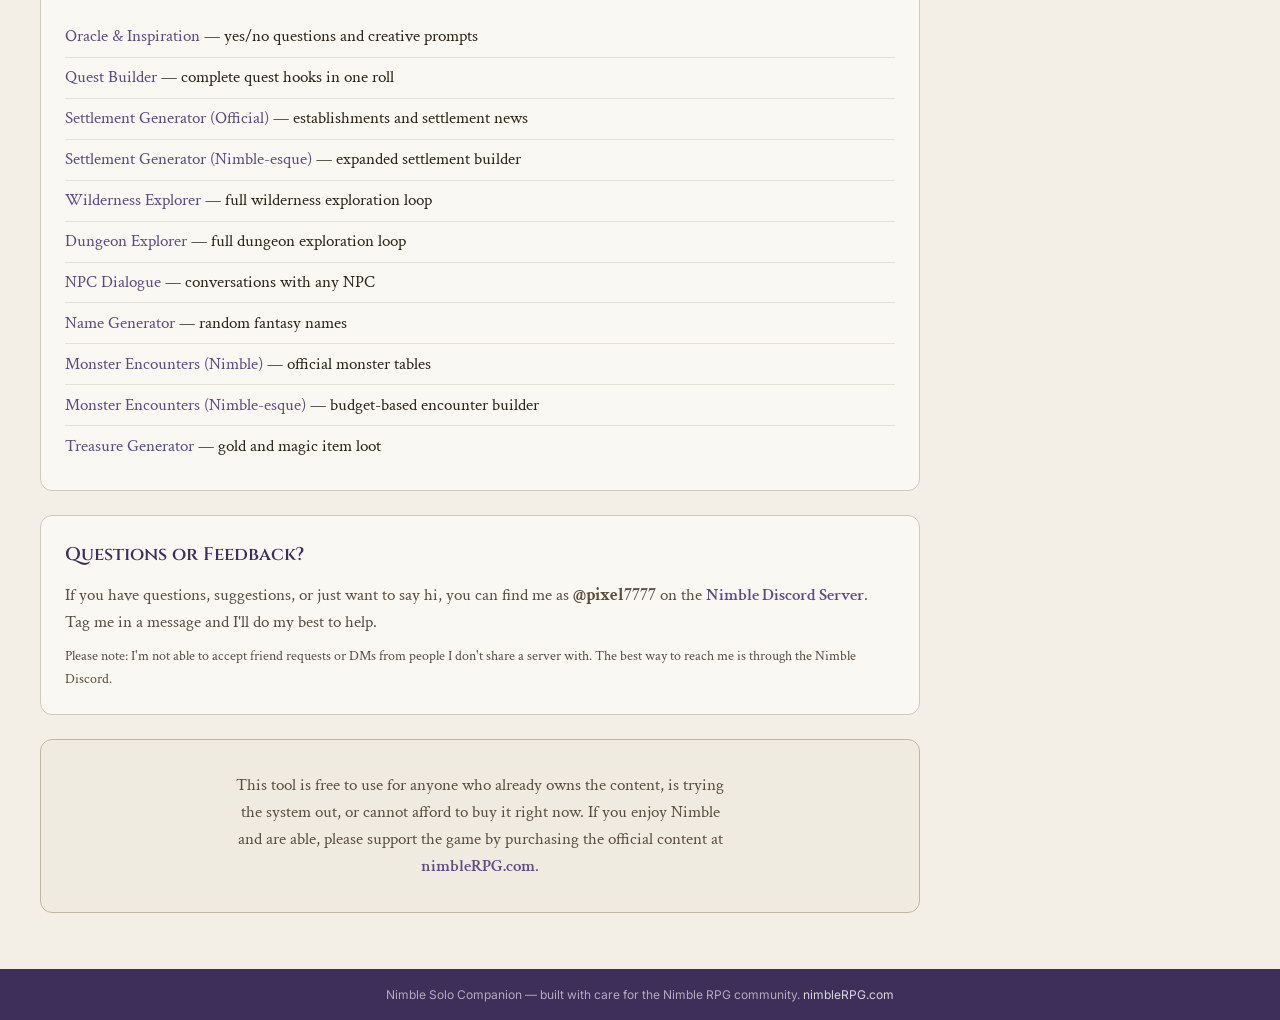
==== commit 151c5799: "Add SEO meta tags, Open Graph, structured data, sitemap, robots.txt, Ko-fi link, and creator attribu" ====
--- a/about.html
+++ b/about.html
@@ -4,7 +4,49 @@
   <meta charset="UTF-8">
   <meta name="viewport" content="width=device-width, initial-scale=1.0">
   <title>About — Nimble Solo Companion</title>
+  <meta name="description" content="About Nimble Solo Companion — a free tool for solo Nimble RPG play. Built by Pixel under the Nimble 3rd Party Creator License.">
+  <link rel="canonical" href="https://nimble-solo.pages.dev/about.html">
+  <meta property="og:title" content="About — Nimble Solo Companion">
+  <meta property="og:description" content="About Nimble Solo Companion — a free tool for solo Nimble RPG play. Built by Pixel under the Nimble 3rd Party Creator License.">
+  <meta property="og:type" content="website">
+  <meta property="og:url" content="https://nimble-solo.pages.dev/about.html">
+  <meta property="og:site_name" content="Nimble Solo Companion">
+  <meta name="twitter:card" content="summary">
+  <meta name="twitter:title" content="About — Nimble Solo Companion">
+  <meta name="twitter:description" content="About Nimble Solo Companion — a free tool for solo Nimble RPG play. Built by Pixel under the Nimble 3rd Party Creator License.">
   <link rel="stylesheet" href="css/styles.css">
+  <script type="application/ld+json">
+  {
+    "@context": "https://schema.org",
+    "@type": "FAQPage",
+    "mainEntity": [
+      {
+        "@type": "Question",
+        "name": "What is Nimble Solo Companion?",
+        "acceptedAnswer": {
+          "@type": "Answer",
+          "text": "Nimble Solo Companion is a free interactive website for playing the Nimble RPG system solo. It guides you through the gameplay loop with embedded random generators for settlements, quests, wilderness exploration, and dungeon delving."
+        }
+      },
+      {
+        "@type": "Question",
+        "name": "Is Nimble Solo Companion free?",
+        "acceptedAnswer": {
+          "@type": "Answer",
+          "text": "Yes, Nimble Solo Companion is completely free to use. If you enjoy Nimble, please support the game by purchasing the official content at nimbleRPG.com."
+        }
+      },
+      {
+        "@type": "Question",
+        "name": "Do I need the Nimble rulebook to use this?",
+        "acceptedAnswer": {
+          "@type": "Answer",
+          "text": "The Nimble rulebook is recommended but not required. The site provides enough context to play, but owning the official Nimble books gives you the full rules, character creation, and game mechanics."
+        }
+      }
+    ]
+  }
+  </script>
 </head>
 <body>
 
@@ -21,6 +63,7 @@
     <nav class="util-nav">
       <a href="index.html">Home</a>
       <a href="about.html">About</a>
+      <a href="https://ko-fi.com/pixel7777" target="_blank" rel="noopener" class="support-link">Support me ↗</a>
     </nav>
   </div>
 </header>
@@ -68,6 +111,7 @@
       <p style="color:var(--text-secondary); margin-bottom:0.5rem;"><strong>Perchance Generators</strong> — built by Pixel. The generators on this site automate the Nimble Solo rules tables into interactive tools. They are free to use.</p>
       <p style="color:var(--text-secondary); margin-bottom:0.5rem;"><strong>This Website</strong> — designed and built by Pixel as a companion tool for the Nimble solo play community.</p>
       <p style="color:var(--text-secondary);"><strong>Parchment texture:</strong> Photo by <a href="https://unsplash.com/@kiwihug" target="_blank">Kiwihug</a> on <a href="https://unsplash.com/photos/cqhXfrRHCPo" target="_blank">Unsplash</a>. Used under the Unsplash License (free for commercial and non-commercial use, no attribution required, but credited voluntarily).</p>
+      <p class="creator-attribution">Nimble Solo Companion is an independent product published under the Nimble 3rd Party Creator License. Nimble &copy; Nimble Co.</p>
     </div>
 
     <div class="card">
--- a/css/styles.css
+++ b/css/styles.css
@@ -116,6 +116,15 @@
 .util-nav a.active {
   color: #fff;
   background: var(--accent-nav);
+}
+
+.util-nav .support-link {
+  color: #e8b84b;
+}
+
+.util-nav .support-link:hover {
+  color: #f5d078;
+  background: rgba(232,184,75,0.15);
 }
 
 .nav-toggle {
@@ -721,6 +730,17 @@
 
 .about-link-list li:last-child { border-bottom: none; }
 
+/* ── CREATOR ATTRIBUTION ── */
+.creator-attribution {
+  margin-top: 1rem;
+  padding-top: 0.75rem;
+  border-top: 1px solid var(--border-subtle);
+  font-family: 'Inter', sans-serif;
+  font-size: 0.8rem;
+  color: var(--text-tertiary);
+  font-style: italic;
+}
+
 /* ── FOOTER ── */
 .site-footer {
   background: var(--accent-header);
@@ -773,13 +793,23 @@
   .page-content {
     padding: 1.5rem 1rem;
   }
-}
-
-@media (max-width: 650px) {
+
   .header-top {
     flex-wrap: wrap;
   }
 
+  .flow-nav {
+    flex: none;
+    width: 100%;
+    order: 10;
+  }
+
+  .flow-nav-inner {
+    padding: 0.3rem 0.75rem;
+  }
+}
+
+@media (max-width: 650px) {
   .util-nav {
     display: none;
     width: 100%;
@@ -796,19 +826,23 @@
     display: block;
   }
 
-  .flow-nav-inner {
-    padding: 0.4rem 0.75rem;
-    justify-content: flex-start;
+  .flow-nav-node.dead {
+    display: none;
+  }
+
+  .flow-nav-node.dead + .flow-nav-arrow,
+  .flow-nav-arrow:has(+ .flow-nav-node.dead) {
+    display: none;
   }
 
   .flow-nav-node {
-    font-size: 0.6rem;
-    padding: 0.2rem 0.4rem;
+    font-size: 0.72rem;
+    padding: 0.3rem 0.65rem;
   }
 
   .flow-nav-arrow {
     font-size: 0.5rem;
-    padding: 0 0.15rem;
+    padding: 0 0.2rem;
   }
 
   .brand-title {
